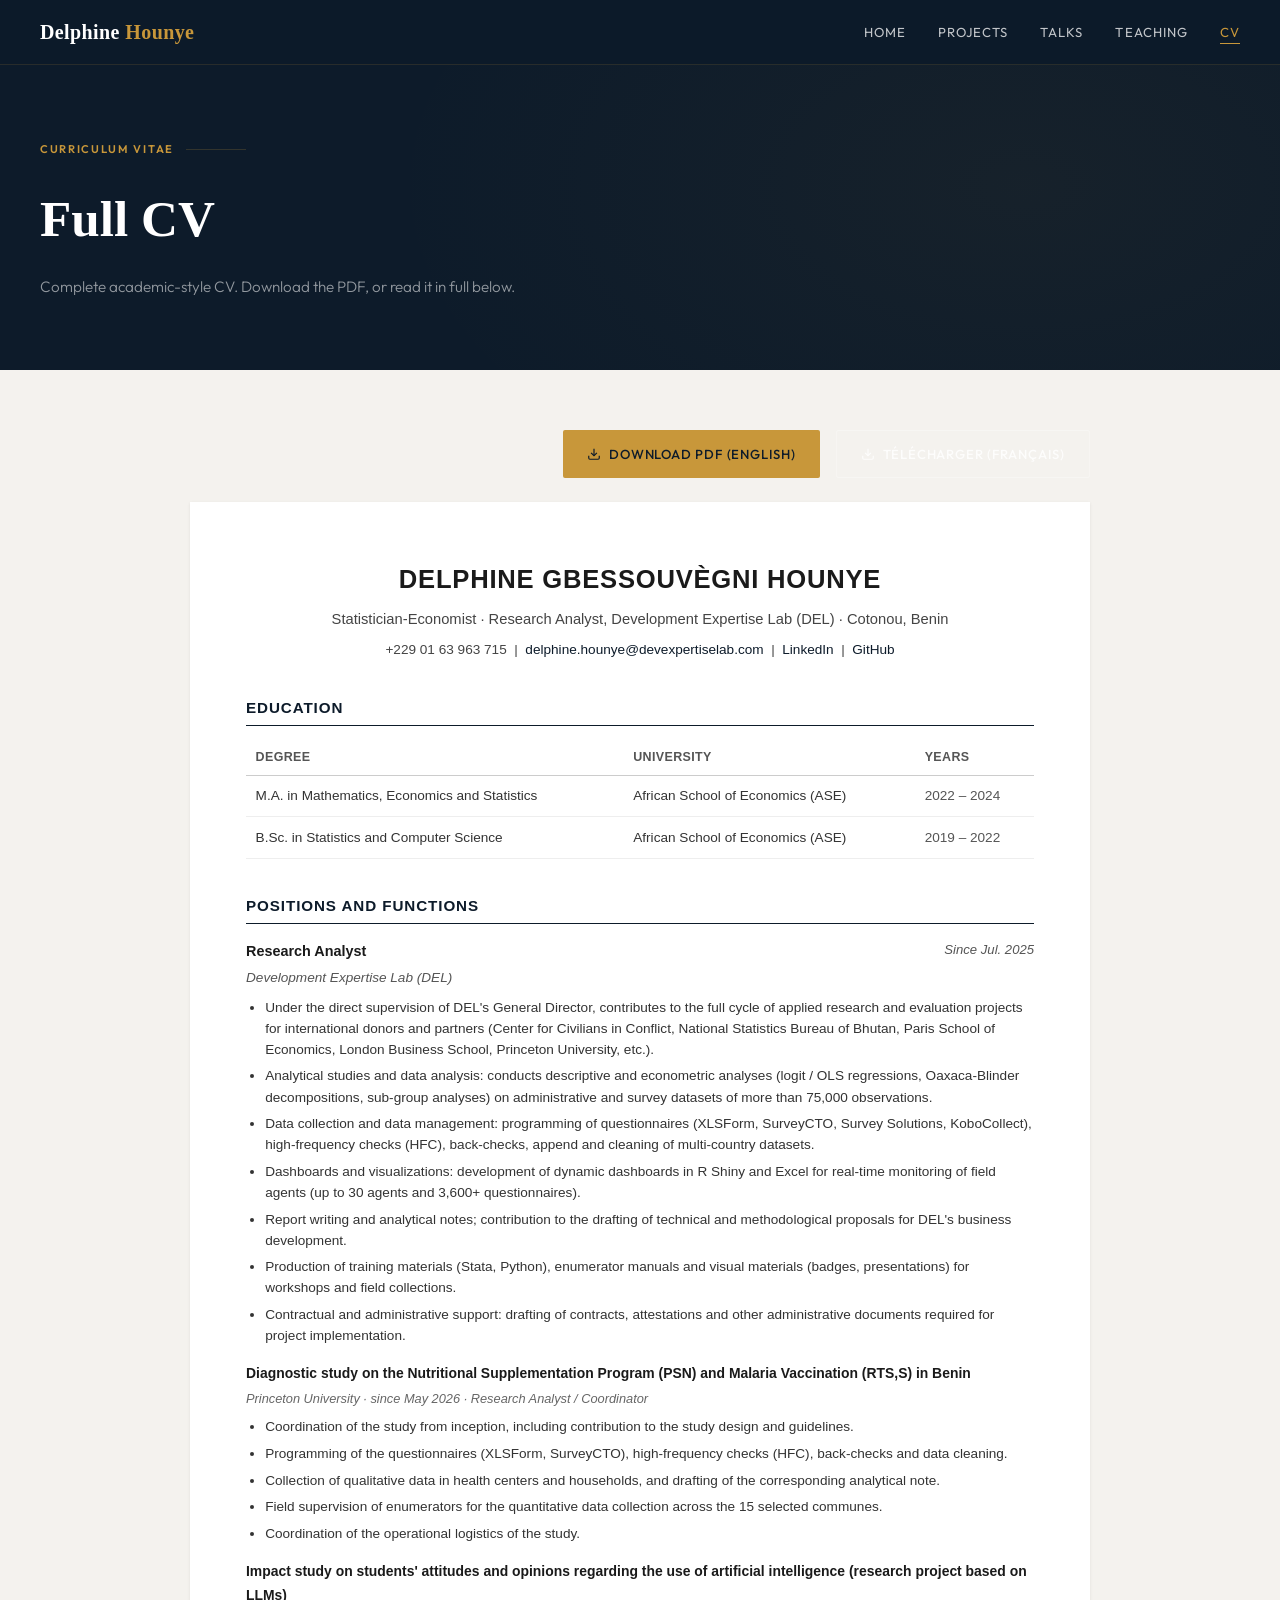
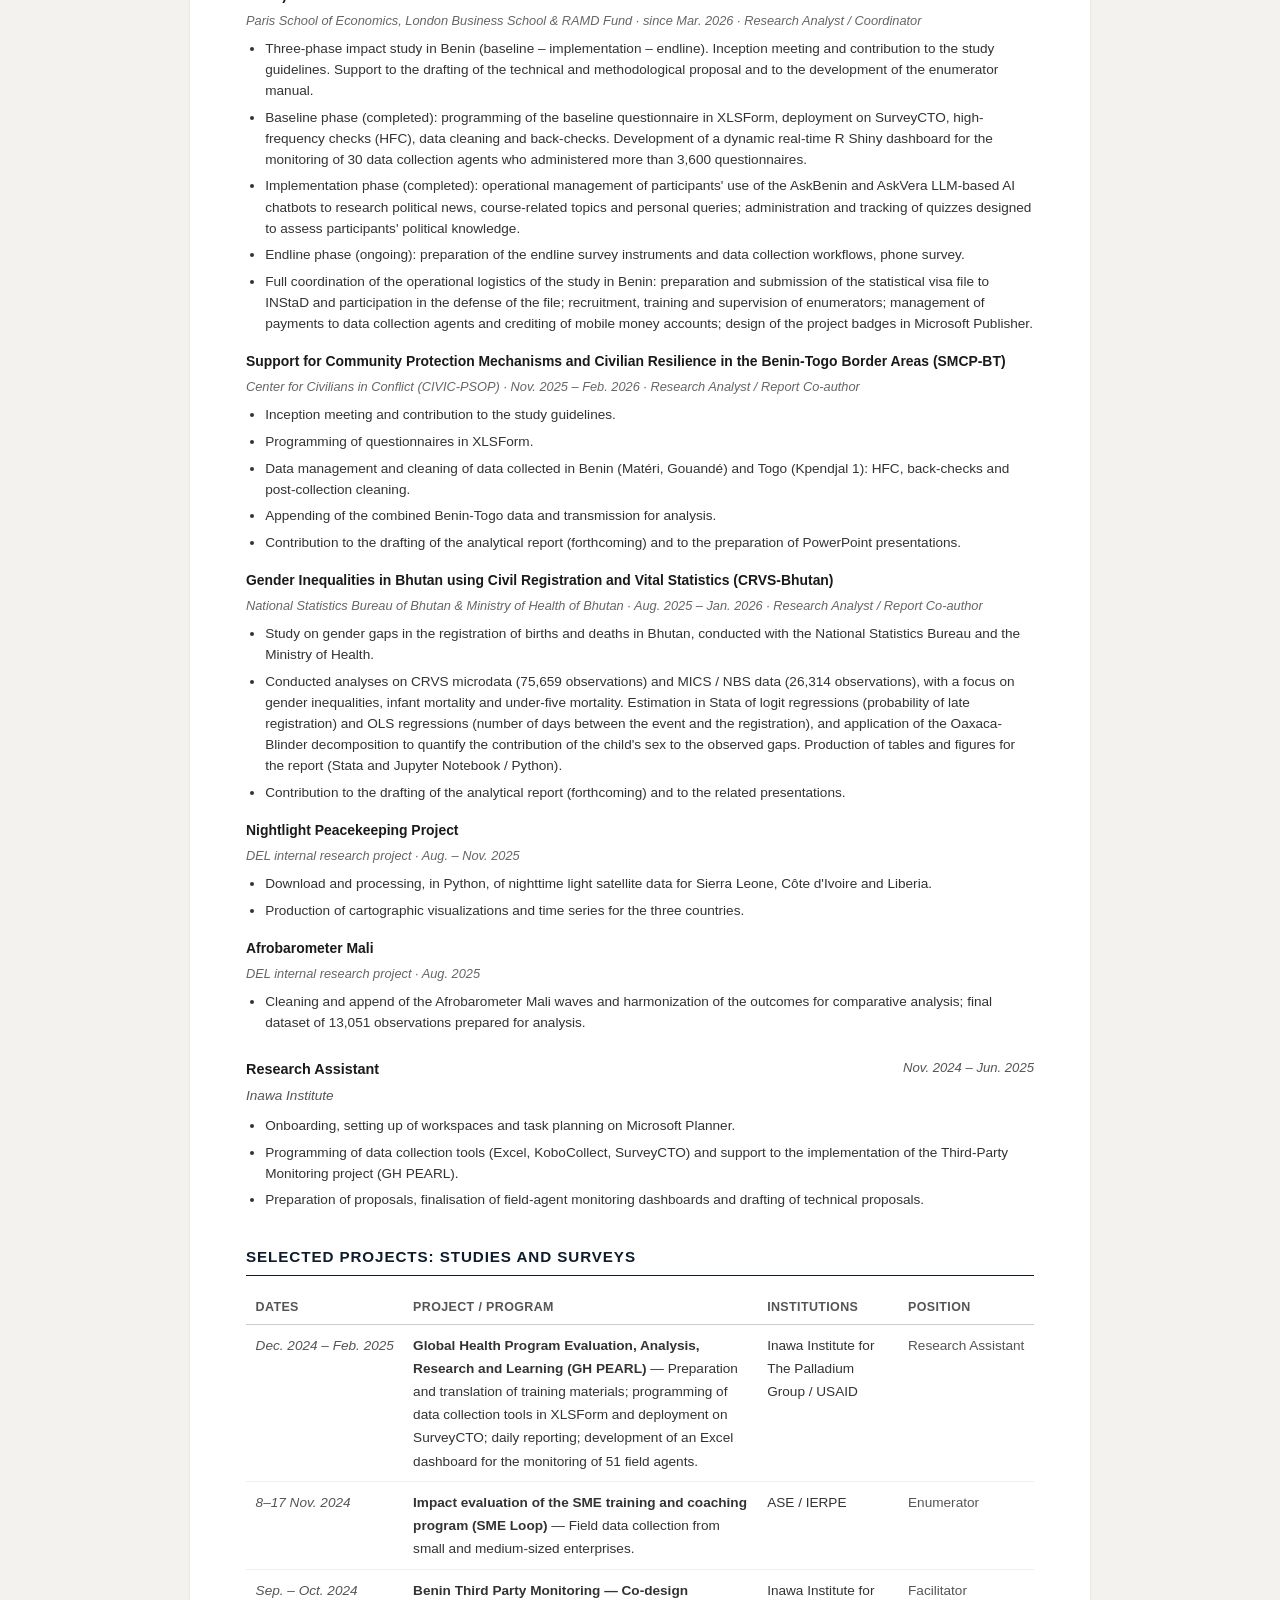
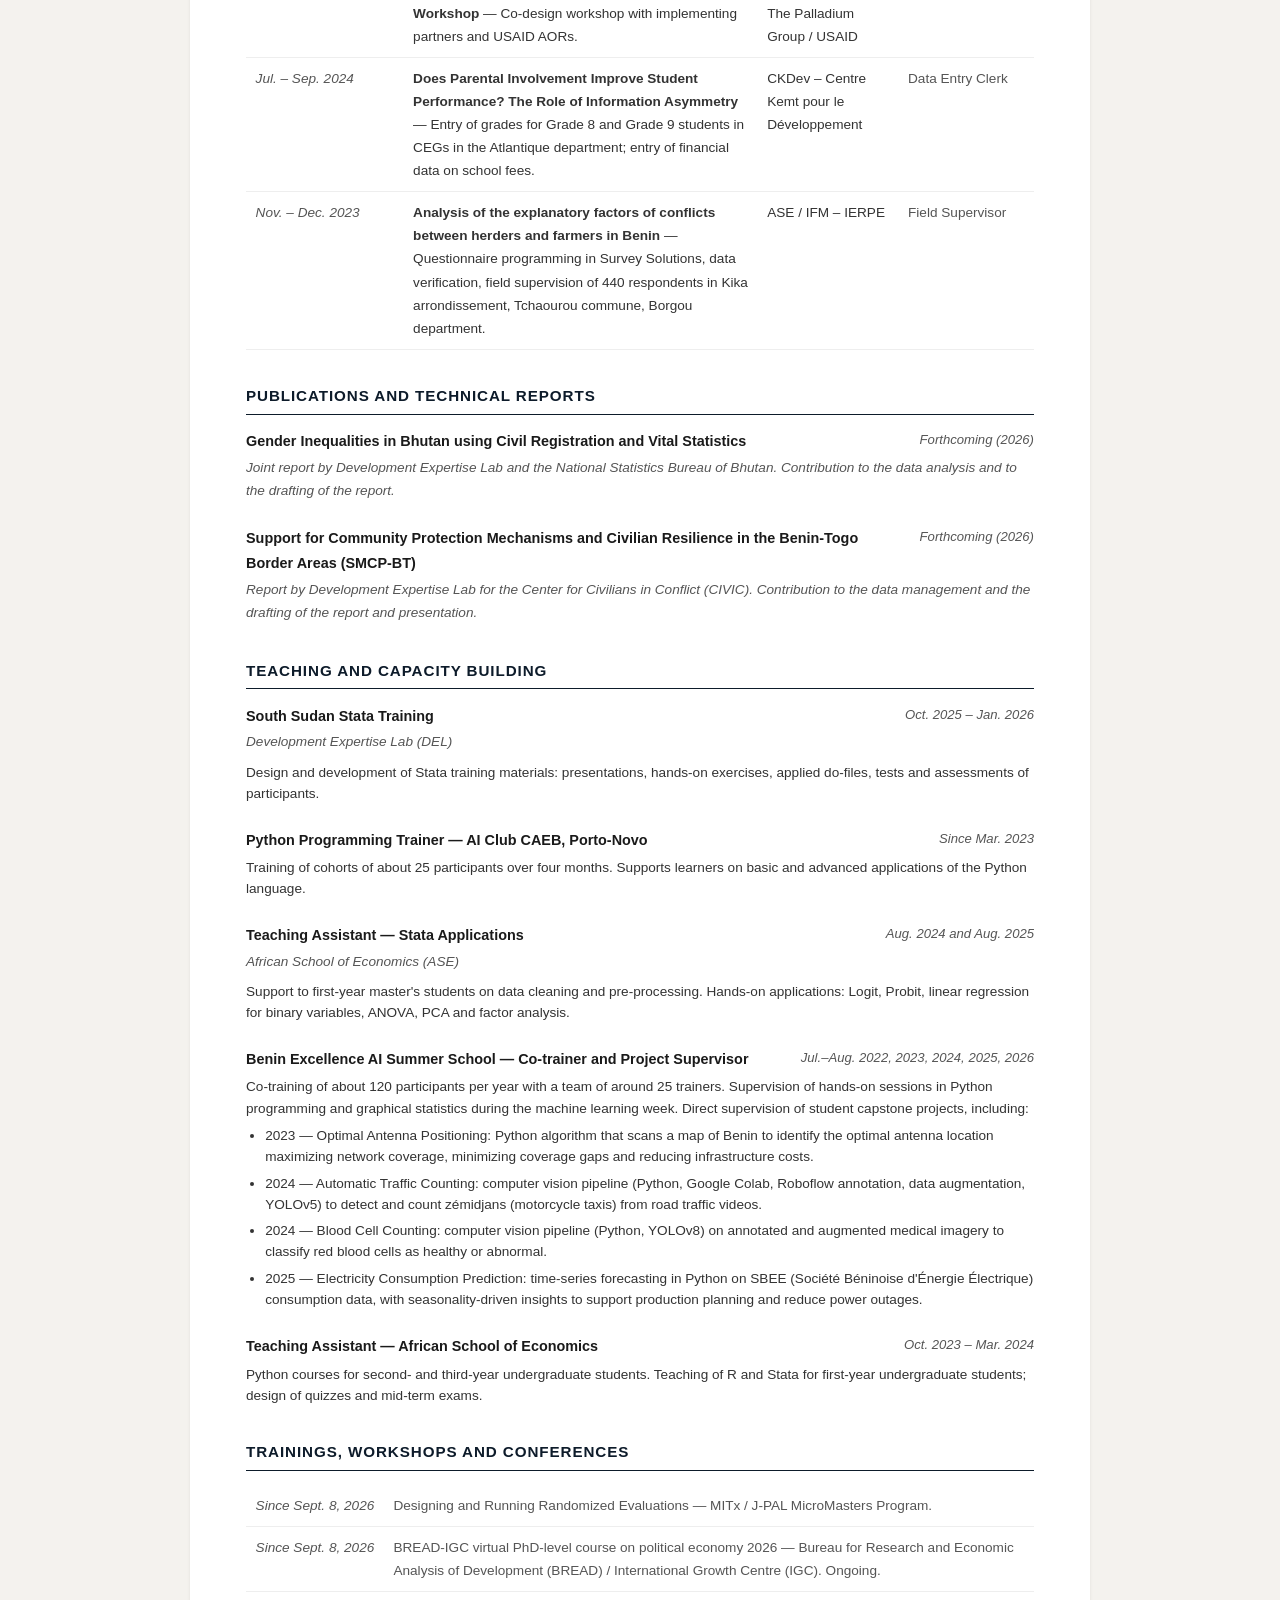
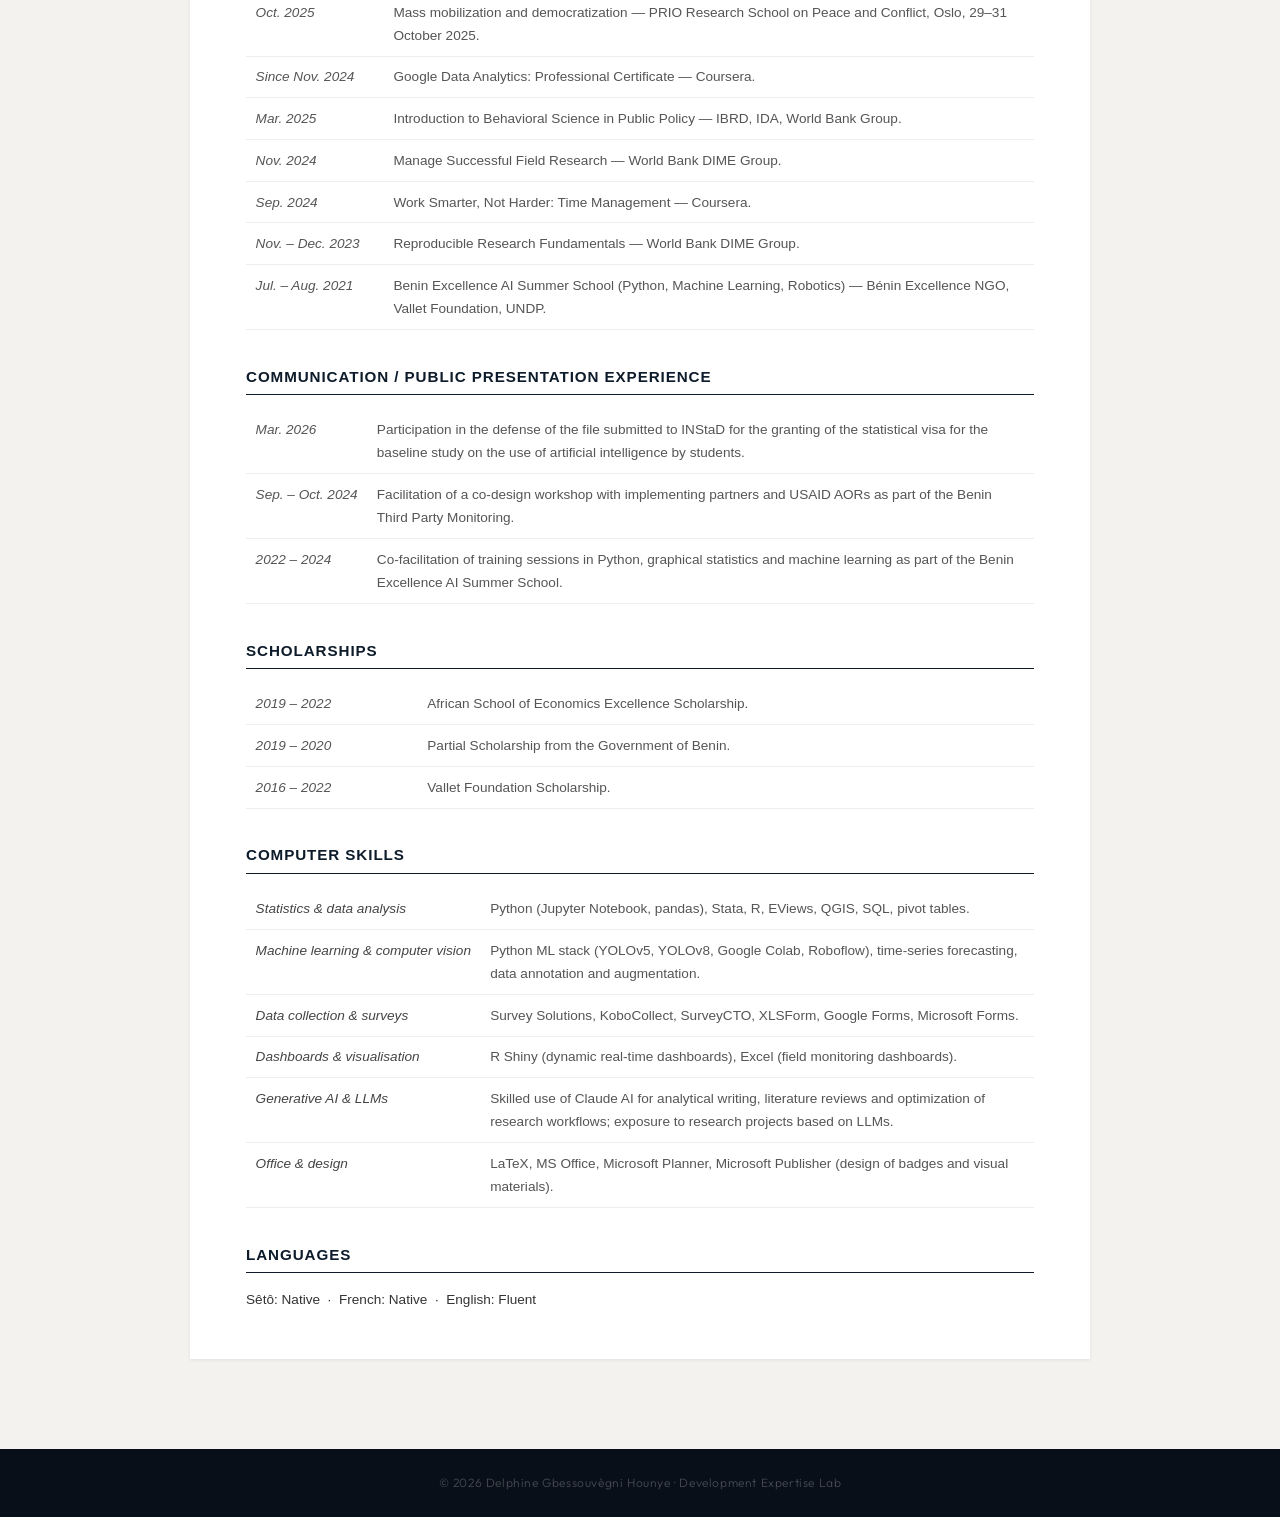
==== cv.html @ a882e523 "Add files via upload" ====
<!DOCTYPE html>
<html lang="en">
<head>
  <meta charset="UTF-8"/>
  <meta name="viewport" content="width=device-width, initial-scale=1.0"/>
  <title>CV — Delphine Hounye</title>
  <link rel="stylesheet" href="style.css"/>
  <style>
    .cv-page { background: #f4f2ee; padding: 60px 1.5rem 90px; }
    .cv-doc {
      max-width: 900px; margin: 0 auto; background: #ffffff;
      padding: 3.5rem 3.5rem 3rem; box-shadow: 0 1px 3px rgba(0,0,0,0.08);
      font-family: -apple-system, BlinkMacSystemFont, "Segoe UI", Helvetica, Arial, sans-serif;
      color: #222;
    }
    .cv-head { text-align: center; margin-bottom: 2rem; }
    .cv-head h1 { font-size: 1.6rem; letter-spacing: 0.03em; margin: 0 0 0.35rem; color: #1a1a1a; }
    .cv-head .cv-affil { font-size: 0.92rem; color: #444; margin-bottom: 0.35rem; }
    .cv-head .cv-contact { font-size: 0.85rem; color: #444; }
    .cv-head .cv-contact a { color: var(--navy); text-decoration: none; }
    .cv-head .cv-contact a:hover { text-decoration: underline; }
    .cv-sec { margin-top: 2.1rem; }
    .cv-sec h2 {
      font-size: 0.95rem; font-weight: 700; letter-spacing: 0.06em; text-transform: uppercase;
      color: var(--navy); border-bottom: 1.5px solid var(--navy); padding-bottom: 0.3rem; margin-bottom: 0.9rem;
    }
    .cv-row { display: flex; justify-content: space-between; gap: 1.5rem; margin-bottom: 0.15rem; }
    .cv-row .cv-role { font-weight: 700; font-size: 0.9rem; color: #1a1a1a; }
    .cv-row .cv-date { font-style: italic; font-size: 0.82rem; color: #555; white-space: nowrap; text-align: right; }
    .cv-sub { font-style: italic; font-size: 0.85rem; color: #555; margin-bottom: 0.5rem; }
    .cv-entry { margin-bottom: 1.5rem; }
    .cv-entry:last-child { margin-bottom: 0; }
    .cv-bullets { margin: 0.4rem 0 0; padding-left: 1.2rem; }
    .cv-bullets li { font-size: 0.85rem; line-height: 1.55; color: #333; margin-bottom: 0.35rem; }
    .cv-bullets ul { list-style: circle; margin: 0.3rem 0 0.3rem 0; padding-left: 1.1rem; }
    .cv-proj-title { font-weight: 700; font-size: 0.87rem; color: #1a1a1a; margin: 1rem 0 0.15rem; }
    .cv-proj-meta { font-style: italic; font-size: 0.8rem; color: #666; margin-bottom: 0.3rem; }
    .cv-table { width: 100%; border-collapse: collapse; font-size: 0.85rem; }
    .cv-table th { text-align: left; border-bottom: 1px solid #ccc; padding: 0.4rem 0.6rem; font-size: 0.78rem; text-transform: uppercase; letter-spacing: 0.03em; color: #555; }
    .cv-table td { border-bottom: 1px solid #eee; padding: 0.55rem 0.6rem; vertical-align: top; color: #333; }
    .cv-table td:first-child { white-space: nowrap; font-style: italic; color: #555; }
    .cv-table td:last-child { white-space: nowrap; color: #555; }
    .cv-skills-table td:first-child { font-style: italic; color: #444; width: 220px; }
    .cv-download-bar { max-width: 900px; margin: 0 auto 1.5rem; display:flex; gap:1rem; flex-wrap:wrap; justify-content:flex-end; }
    @media (max-width: 700px) {
      .cv-doc { padding: 2rem 1.25rem; }
      .cv-row { flex-direction: column; gap: 0.1rem; }
      .cv-row .cv-date { text-align: left; }
      .cv-table td:first-child, .cv-table td:last-child { white-space: normal; }
    }
  </style>
</head>
<body>

<nav>
  <div class="nav-inner">
    <a href="index.html" class="nav-brand">Delphine <span>Hounye</span></a>
    <ul class="nav-links">
      <li><a href="index.html">Home</a></li>
      <li><a href="research.html">Projects</a></li>
      <li><a href="talks.html">Talks</a></li>
      <li><a href="teaching.html">Teaching</a></li>
      <li><a href="cv.html" class="active">CV</a></li>
    </ul>
    <div class="hamburger"><span></span><span></span><span></span></div>
  </div>
</nav>

<div class="page-hero">
  <div class="page-hero-inner">
    <div class="section-label">Curriculum Vitae</div>
    <h1>Full CV</h1>
    <p>Complete academic-style CV. Download the PDF, or read it in full below.</p>
  </div>
</div>

<section class="cv-page">

  <div class="cv-download-bar">
    <a href="Delphine_Hounye_CV_EN.pdf" target="_blank" class="btn btn-primary">
      <svg width="14" height="14" viewBox="0 0 24 24" fill="none" stroke="currentColor" stroke-width="2"><path d="M21 15v4a2 2 0 0 1-2 2H5a2 2 0 0 1-2-2v-4"/><polyline points="7 10 12 15 17 10"/><line x1="12" y1="15" x2="12" y2="3"/></svg>
      Download PDF (English)
    </a>
    <a href="Delphine_Hounye_CV_FR.pdf" target="_blank" class="btn btn-outline">
      <svg width="14" height="14" viewBox="0 0 24 24" fill="none" stroke="currentColor" stroke-width="2"><path d="M21 15v4a2 2 0 0 1-2 2H5a2 2 0 0 1-2-2v-4"/><polyline points="7 10 12 15 17 10"/><line x1="12" y1="15" x2="12" y2="3"/></svg>
      Télécharger (Français)
    </a>
  </div>

  <div class="cv-doc">

    <div class="cv-head">
      <h1>DELPHINE GBESSOUVÈGNI HOUNYE</h1>
      <div class="cv-affil">Statistician-Economist · Research Analyst, Development Expertise Lab (DEL) · Cotonou, Benin</div>
      <div class="cv-contact">
        +229 01 63 963 715 &nbsp;|&nbsp;
        <a href="mailto:delphine.hounye@devexpertiselab.com">delphine.hounye@devexpertiselab.com</a> &nbsp;|&nbsp;
        <a href="http://www.linkedin.com/in/delphine-g-hounye" target="_blank">LinkedIn</a> &nbsp;|&nbsp;
        <a href="https://github.com/dhounye" target="_blank">GitHub</a>
      </div>
    </div>

    <!-- EDUCATION -->
    <div class="cv-sec">
      <h2>Education</h2>
      <table class="cv-table">
        <tr><th>Degree</th><th>University</th><th>Years</th></tr>
        <tr><td style="white-space:normal; font-style:normal; color:#333;">M.A. in Mathematics, Economics and Statistics</td><td style="white-space:normal;">African School of Economics (ASE)</td><td>2022 – 2024</td></tr>
        <tr><td style="white-space:normal; font-style:normal; color:#333;">B.Sc. in Statistics and Computer Science</td><td style="white-space:normal;">African School of Economics (ASE)</td><td>2019 – 2022</td></tr>
      </table>
    </div>

    <!-- POSITIONS -->
    <div class="cv-sec">
      <h2>Positions and Functions</h2>

      <div class="cv-entry">
        <div class="cv-row"><span class="cv-role">Research Analyst</span><span class="cv-date">Since Jul. 2025</span></div>
        <div class="cv-sub">Development Expertise Lab (DEL)</div>
        <ul class="cv-bullets">
          <li>Under the direct supervision of DEL's General Director, contributes to the full cycle of applied research and evaluation projects for international donors and partners (Center for Civilians in Conflict, National Statistics Bureau of Bhutan, Paris School of Economics, London Business School, Princeton University, etc.).</li>
          <li>Analytical studies and data analysis: conducts descriptive and econometric analyses (logit / OLS regressions, Oaxaca-Blinder decompositions, sub-group analyses) on administrative and survey datasets of more than 75,000 observations.</li>
          <li>Data collection and data management: programming of questionnaires (XLSForm, SurveyCTO, Survey Solutions, KoboCollect), high-frequency checks (HFC), back-checks, append and cleaning of multi-country datasets.</li>
          <li>Dashboards and visualizations: development of dynamic dashboards in R Shiny and Excel for real-time monitoring of field agents (up to 30 agents and 3,600+ questionnaires).</li>
          <li>Report writing and analytical notes; contribution to the drafting of technical and methodological proposals for DEL's business development.</li>
          <li>Production of training materials (Stata, Python), enumerator manuals and visual materials (badges, presentations) for workshops and field collections.</li>
          <li>Contractual and administrative support: drafting of contracts, attestations and other administrative documents required for project implementation.</li>
        </ul>

        <div class="cv-proj-title">Diagnostic study on the Nutritional Supplementation Program (PSN) and Malaria Vaccination (RTS,S) in Benin</div>
        <div class="cv-proj-meta">Princeton University · since May 2026 · Research Analyst / Coordinator</div>
        <ul class="cv-bullets">
          <li>Coordination of the study from inception, including contribution to the study design and guidelines.</li>
          <li>Programming of the questionnaires (XLSForm, SurveyCTO), high-frequency checks (HFC), back-checks and data cleaning.</li>
          <li>Collection of qualitative data in health centers and households, and drafting of the corresponding analytical note.</li>
          <li>Field supervision of enumerators for the quantitative data collection across the 15 selected communes.</li>
          <li>Coordination of the operational logistics of the study.</li>
        </ul>

        <div class="cv-proj-title">Impact study on students' attitudes and opinions regarding the use of artificial intelligence (research project based on LLMs)</div>
        <div class="cv-proj-meta">Paris School of Economics, London Business School &amp; RAMD Fund · since Mar. 2026 · Research Analyst / Coordinator</div>
        <ul class="cv-bullets">
          <li>Three-phase impact study in Benin (baseline – implementation – endline). Inception meeting and contribution to the study guidelines. Support to the drafting of the technical and methodological proposal and to the development of the enumerator manual.</li>
          <li>Baseline phase (completed): programming of the baseline questionnaire in XLSForm, deployment on SurveyCTO, high-frequency checks (HFC), data cleaning and back-checks. Development of a dynamic real-time R Shiny dashboard for the monitoring of 30 data collection agents who administered more than 3,600 questionnaires.</li>
          <li>Implementation phase (completed): operational management of participants' use of the AskBenin and AskVera LLM-based AI chatbots to research political news, course-related topics and personal queries; administration and tracking of quizzes designed to assess participants' political knowledge.</li>
          <li>Endline phase (ongoing): preparation of the endline survey instruments and data collection workflows, phone survey.</li>
          <li>Full coordination of the operational logistics of the study in Benin: preparation and submission of the statistical visa file to INStaD and participation in the defense of the file; recruitment, training and supervision of enumerators; management of payments to data collection agents and crediting of mobile money accounts; design of the project badges in Microsoft Publisher.</li>
        </ul>

        <div class="cv-proj-title">Support for Community Protection Mechanisms and Civilian Resilience in the Benin-Togo Border Areas (SMCP-BT)</div>
        <div class="cv-proj-meta">Center for Civilians in Conflict (CIVIC-PSOP) · Nov. 2025 – Feb. 2026 · Research Analyst / Report Co-author</div>
        <ul class="cv-bullets">
          <li>Inception meeting and contribution to the study guidelines.</li>
          <li>Programming of questionnaires in XLSForm.</li>
          <li>Data management and cleaning of data collected in Benin (Matéri, Gouandé) and Togo (Kpendjal 1): HFC, back-checks and post-collection cleaning.</li>
          <li>Appending of the combined Benin-Togo data and transmission for analysis.</li>
          <li>Contribution to the drafting of the analytical report (forthcoming) and to the preparation of PowerPoint presentations.</li>
        </ul>

        <div class="cv-proj-title">Gender Inequalities in Bhutan using Civil Registration and Vital Statistics (CRVS-Bhutan)</div>
        <div class="cv-proj-meta">National Statistics Bureau of Bhutan &amp; Ministry of Health of Bhutan · Aug. 2025 – Jan. 2026 · Research Analyst / Report Co-author</div>
        <ul class="cv-bullets">
          <li>Study on gender gaps in the registration of births and deaths in Bhutan, conducted with the National Statistics Bureau and the Ministry of Health.</li>
          <li>Conducted analyses on CRVS microdata (75,659 observations) and MICS / NBS data (26,314 observations), with a focus on gender inequalities, infant mortality and under-five mortality. Estimation in Stata of logit regressions (probability of late registration) and OLS regressions (number of days between the event and the registration), and application of the Oaxaca-Blinder decomposition to quantify the contribution of the child's sex to the observed gaps. Production of tables and figures for the report (Stata and Jupyter Notebook / Python).</li>
          <li>Contribution to the drafting of the analytical report (forthcoming) and to the related presentations.</li>
        </ul>

        <div class="cv-proj-title">Nightlight Peacekeeping Project</div>
        <div class="cv-proj-meta">DEL internal research project · Aug. – Nov. 2025</div>
        <ul class="cv-bullets">
          <li>Download and processing, in Python, of nighttime light satellite data for Sierra Leone, Côte d'Ivoire and Liberia.</li>
          <li>Production of cartographic visualizations and time series for the three countries.</li>
        </ul>

        <div class="cv-proj-title">Afrobarometer Mali</div>
        <div class="cv-proj-meta">DEL internal research project · Aug. 2025</div>
        <ul class="cv-bullets">
          <li>Cleaning and append of the Afrobarometer Mali waves and harmonization of the outcomes for comparative analysis; final dataset of 13,051 observations prepared for analysis.</li>
        </ul>
      </div>

      <div class="cv-entry">
        <div class="cv-row"><span class="cv-role">Research Assistant</span><span class="cv-date">Nov. 2024 – Jun. 2025</span></div>
        <div class="cv-sub">Inawa Institute</div>
        <ul class="cv-bullets">
          <li>Onboarding, setting up of workspaces and task planning on Microsoft Planner.</li>
          <li>Programming of data collection tools (Excel, KoboCollect, SurveyCTO) and support to the implementation of the Third-Party Monitoring project (GH PEARL).</li>
          <li>Preparation of proposals, finalisation of field-agent monitoring dashboards and drafting of technical proposals.</li>
        </ul>
      </div>
    </div>

    <!-- SELECTED PROJECTS TABLE -->
    <div class="cv-sec">
      <h2>Selected Projects: Studies and Surveys</h2>
      <table class="cv-table">
        <tr><th>Dates</th><th>Project / Program</th><th>Institutions</th><th>Position</th></tr>
        <tr>
          <td>Dec. 2024 – Feb. 2025</td>
          <td style="white-space:normal;"><strong>Global Health Program Evaluation, Analysis, Research and Learning (GH PEARL)</strong> — Preparation and translation of training materials; programming of data collection tools in XLSForm and deployment on SurveyCTO; daily reporting; development of an Excel dashboard for the monitoring of 51 field agents.</td>
          <td style="white-space:normal;">Inawa Institute for The Palladium Group / USAID</td>
          <td>Research Assistant</td>
        </tr>
        <tr>
          <td>8–17 Nov. 2024</td>
          <td style="white-space:normal;"><strong>Impact evaluation of the SME training and coaching program (SME Loop)</strong> — Field data collection from small and medium-sized enterprises.</td>
          <td style="white-space:normal;">ASE / IERPE</td>
          <td>Enumerator</td>
        </tr>
        <tr>
          <td>Sep. – Oct. 2024</td>
          <td style="white-space:normal;"><strong>Benin Third Party Monitoring — Co-design Workshop</strong> — Co-design workshop with implementing partners and USAID AORs.</td>
          <td style="white-space:normal;">Inawa Institute for The Palladium Group / USAID</td>
          <td>Facilitator</td>
        </tr>
        <tr>
          <td>Jul. – Sep. 2024</td>
          <td style="white-space:normal;"><strong>Does Parental Involvement Improve Student Performance? The Role of Information Asymmetry</strong> — Entry of grades for Grade 8 and Grade 9 students in CEGs in the Atlantique department; entry of financial data on school fees.</td>
          <td style="white-space:normal;">CKDev – Centre Kemt pour le Développement</td>
          <td>Data Entry Clerk</td>
        </tr>
        <tr>
          <td>Nov. – Dec. 2023</td>
          <td style="white-space:normal;"><strong>Analysis of the explanatory factors of conflicts between herders and farmers in Benin</strong> — Questionnaire programming in Survey Solutions, data verification, field supervision of 440 respondents in Kika arrondissement, Tchaourou commune, Borgou department.</td>
          <td style="white-space:normal;">ASE / IFM – IERPE</td>
          <td>Field Supervisor</td>
        </tr>
      </table>
    </div>

    <!-- PUBLICATIONS -->
    <div class="cv-sec">
      <h2>Publications and Technical Reports</h2>
      <div class="cv-entry">
        <div class="cv-row"><span class="cv-role">Gender Inequalities in Bhutan using Civil Registration and Vital Statistics</span><span class="cv-date">Forthcoming (2026)</span></div>
        <div class="cv-sub">Joint report by Development Expertise Lab and the National Statistics Bureau of Bhutan. Contribution to the data analysis and to the drafting of the report.</div>
      </div>
      <div class="cv-entry">
        <div class="cv-row"><span class="cv-role">Support for Community Protection Mechanisms and Civilian Resilience in the Benin-Togo Border Areas (SMCP-BT)</span><span class="cv-date">Forthcoming (2026)</span></div>
        <div class="cv-sub">Report by Development Expertise Lab for the Center for Civilians in Conflict (CIVIC). Contribution to the data management and the drafting of the report and presentation.</div>
      </div>
    </div>

    <!-- TEACHING -->
    <div class="cv-sec">
      <h2>Teaching and Capacity Building</h2>
      <div class="cv-entry">
        <div class="cv-row"><span class="cv-role">South Sudan Stata Training</span><span class="cv-date">Oct. 2025 – Jan. 2026</span></div>
        <div class="cv-sub">Development Expertise Lab (DEL)</div>
        <p style="font-size:0.85rem; color:#333; line-height:1.55; margin:0.3rem 0 0;">Design and development of Stata training materials: presentations, hands-on exercises, applied do-files, tests and assessments of participants.</p>
      </div>
      <div class="cv-entry">
        <div class="cv-row"><span class="cv-role">Python Programming Trainer — AI Club CAEB, Porto-Novo</span><span class="cv-date">Since Mar. 2023</span></div>
        <p style="font-size:0.85rem; color:#333; line-height:1.55; margin:0.3rem 0 0;">Training of cohorts of about 25 participants over four months. Supports learners on basic and advanced applications of the Python language.</p>
      </div>
      <div class="cv-entry">
        <div class="cv-row"><span class="cv-role">Teaching Assistant — Stata Applications</span><span class="cv-date">Aug. 2024 and Aug. 2025</span></div>
        <div class="cv-sub">African School of Economics (ASE)</div>
        <p style="font-size:0.85rem; color:#333; line-height:1.55; margin:0.3rem 0 0;">Support to first-year master's students on data cleaning and pre-processing. Hands-on applications: Logit, Probit, linear regression for binary variables, ANOVA, PCA and factor analysis.</p>
      </div>
      <div class="cv-entry">
        <div class="cv-row"><span class="cv-role">Benin Excellence AI Summer School — Co-trainer and Project Supervisor</span><span class="cv-date">Jul.–Aug. 2022, 2023, 2024, 2025, 2026</span></div>
        <p style="font-size:0.85rem; color:#333; line-height:1.55; margin:0.3rem 0 0;">Co-training of about 120 participants per year with a team of around 25 trainers. Supervision of hands-on sessions in Python programming and graphical statistics during the machine learning week. Direct supervision of student capstone projects, including:</p>
        <ul class="cv-bullets">
          <li>2023 — Optimal Antenna Positioning: Python algorithm that scans a map of Benin to identify the optimal antenna location maximizing network coverage, minimizing coverage gaps and reducing infrastructure costs.</li>
          <li>2024 — Automatic Traffic Counting: computer vision pipeline (Python, Google Colab, Roboflow annotation, data augmentation, YOLOv5) to detect and count zémidjans (motorcycle taxis) from road traffic videos.</li>
          <li>2024 — Blood Cell Counting: computer vision pipeline (Python, YOLOv8) on annotated and augmented medical imagery to classify red blood cells as healthy or abnormal.</li>
          <li>2025 — Electricity Consumption Prediction: time-series forecasting in Python on SBEE (Société Béninoise d'Énergie Électrique) consumption data, with seasonality-driven insights to support production planning and reduce power outages.</li>
        </ul>
      </div>
      <div class="cv-entry">
        <div class="cv-row"><span class="cv-role">Teaching Assistant — African School of Economics</span><span class="cv-date">Oct. 2023 – Mar. 2024</span></div>
        <p style="font-size:0.85rem; color:#333; line-height:1.55; margin:0.3rem 0 0;">Python courses for second- and third-year undergraduate students. Teaching of R and Stata for first-year undergraduate students; design of quizzes and mid-term exams.</p>
      </div>
    </div>

    <!-- TRAININGS -->
    <div class="cv-sec">
      <h2>Trainings, Workshops and Conferences</h2>
      <table class="cv-table">
        <tr><td>Since Sept. 8, 2026</td><td style="white-space:normal;">Designing and Running Randomized Evaluations — MITx / J-PAL MicroMasters Program.</td></tr>
        <tr><td>Since Sept. 8, 2026</td><td style="white-space:normal;">BREAD-IGC virtual PhD-level course on political economy 2026 — Bureau for Research and Economic Analysis of Development (BREAD) / International Growth Centre (IGC). Ongoing.</td></tr>
        <tr><td>Oct. 2025</td><td style="white-space:normal;">Mass mobilization and democratization — PRIO Research School on Peace and Conflict, Oslo, 29–31 October 2025.</td></tr>
        <tr><td>Since Nov. 2024</td><td style="white-space:normal;">Google Data Analytics: Professional Certificate — Coursera.</td></tr>
        <tr><td>Mar. 2025</td><td style="white-space:normal;">Introduction to Behavioral Science in Public Policy — IBRD, IDA, World Bank Group.</td></tr>
        <tr><td>Nov. 2024</td><td style="white-space:normal;">Manage Successful Field Research — World Bank DIME Group.</td></tr>
        <tr><td>Sep. 2024</td><td style="white-space:normal;">Work Smarter, Not Harder: Time Management — Coursera.</td></tr>
        <tr><td>Nov. – Dec. 2023</td><td style="white-space:normal;">Reproducible Research Fundamentals — World Bank DIME Group.</td></tr>
        <tr><td>Jul. – Aug. 2021</td><td style="white-space:normal;">Benin Excellence AI Summer School (Python, Machine Learning, Robotics) — Bénin Excellence NGO, Vallet Foundation, UNDP.</td></tr>
      </table>
    </div>

    <!-- COMMUNICATION -->
    <div class="cv-sec">
      <h2>Communication / Public Presentation Experience</h2>
      <table class="cv-table">
        <tr><td>Mar. 2026</td><td style="white-space:normal;">Participation in the defense of the file submitted to INStaD for the granting of the statistical visa for the baseline study on the use of artificial intelligence by students.</td></tr>
        <tr><td>Sep. – Oct. 2024</td><td style="white-space:normal;">Facilitation of a co-design workshop with implementing partners and USAID AORs as part of the Benin Third Party Monitoring.</td></tr>
        <tr><td>2022 – 2024</td><td style="white-space:normal;">Co-facilitation of training sessions in Python, graphical statistics and machine learning as part of the Benin Excellence AI Summer School.</td></tr>
      </table>
    </div>

    <!-- SCHOLARSHIPS -->
    <div class="cv-sec">
      <h2>Scholarships</h2>
      <table class="cv-table">
        <tr><td>2019 – 2022</td><td style="white-space:normal;">African School of Economics Excellence Scholarship.</td></tr>
        <tr><td>2019 – 2020</td><td style="white-space:normal;">Partial Scholarship from the Government of Benin.</td></tr>
        <tr><td>2016 – 2022</td><td style="white-space:normal;">Vallet Foundation Scholarship.</td></tr>
      </table>
    </div>

    <!-- SKILLS -->
    <div class="cv-sec">
      <h2>Computer Skills</h2>
      <table class="cv-table cv-skills-table">
        <tr><td>Statistics &amp; data analysis</td><td style="white-space:normal;">Python (Jupyter Notebook, pandas), Stata, R, EViews, QGIS, SQL, pivot tables.</td></tr>
        <tr><td>Machine learning &amp; computer vision</td><td style="white-space:normal;">Python ML stack (YOLOv5, YOLOv8, Google Colab, Roboflow), time-series forecasting, data annotation and augmentation.</td></tr>
        <tr><td>Data collection &amp; surveys</td><td style="white-space:normal;">Survey Solutions, KoboCollect, SurveyCTO, XLSForm, Google Forms, Microsoft Forms.</td></tr>
        <tr><td>Dashboards &amp; visualisation</td><td style="white-space:normal;">R Shiny (dynamic real-time dashboards), Excel (field monitoring dashboards).</td></tr>
        <tr><td>Generative AI &amp; LLMs</td><td style="white-space:normal;">Skilled use of Claude AI for analytical writing, literature reviews and optimization of research workflows; exposure to research projects based on LLMs.</td></tr>
        <tr><td>Office &amp; design</td><td style="white-space:normal;">LaTeX, MS Office, Microsoft Planner, Microsoft Publisher (design of badges and visual materials).</td></tr>
      </table>
    </div>

    <!-- LANGUAGES -->
    <div class="cv-sec">
      <h2>Languages</h2>
      <p style="font-size:0.85rem; color:#333;">Sêtô: Native &nbsp;·&nbsp; French: Native &nbsp;·&nbsp; English: Fluent</p>
    </div>

  </div>
</section>

<footer>© 2026 Delphine Gbessouvègni Hounye · Development Expertise Lab</footer>
<script src="main.js"></script>
</body>
</html>
---- style.css ----
@import url('https://fonts.googleapis.com/css2?family=Cormorant+Garant:ital,wght@0,300;0,400;0,500;0,600;0,700;1,300;1,400;1,600&family=Outfit:wght@300;400;500;600&display=swap');

:root {
  --navy: #0d1b2a;
  --navy-mid: #1a2e44;
  --navy-light: #243b55;
  --gold: #c8973a;
  --gold-light: #e0b86a;
  --ivory: #f8f4ee;
  --ivory-dark: #ede8df;
  --text: #1a1a2e;
  --text-muted: #5a6070;
  --white: #ffffff;
  --border: rgba(200, 151, 58, 0.2);
  --transition: 0.3s cubic-bezier(0.4, 0, 0.2, 1);
}

*, *::before, *::after { box-sizing: border-box; margin: 0; padding: 0; }
html { scroll-behavior: smooth; }
body {
  font-family: 'Outfit', sans-serif;
  font-weight: 300;
  background: var(--ivory);
  color: var(--text);
  line-height: 1.7;
  overflow-x: hidden;
}

/* ── NAVIGATION ── */
nav {
  position: fixed;
  top: 0; left: 0; right: 0;
  z-index: 100;
  background: rgba(13, 27, 42, 0.96);
  backdrop-filter: blur(12px);
  border-bottom: 1px solid rgba(200, 151, 58, 0.15);
  padding: 0 2rem;
}
.nav-inner {
  max-width: 1200px;
  margin: 0 auto;
  display: flex;
  align-items: center;
  justify-content: space-between;
  height: 64px;
}
.nav-brand {
  font-family: 'Cormorant Garant', serif;
  font-size: 1.25rem;
  font-weight: 600;
  color: var(--white);
  text-decoration: none;
  letter-spacing: 0.02em;
}
.nav-brand span { color: var(--gold); }
.nav-links {
  display: flex;
  gap: 2rem;
  list-style: none;
}
.nav-links a {
  color: rgba(255,255,255,0.75);
  text-decoration: none;
  font-size: 0.82rem;
  font-weight: 400;
  letter-spacing: 0.08em;
  text-transform: uppercase;
  transition: color var(--transition);
  position: relative;
  padding-bottom: 2px;
}
.nav-links a::after {
  content: '';
  position: absolute;
  bottom: -2px; left: 0; right: 100%;
  height: 1px;
  background: var(--gold);
  transition: right var(--transition);
}
.nav-links a:hover, .nav-links a.active { color: var(--gold); }
.nav-links a:hover::after, .nav-links a.active::after { right: 0; }
.hamburger {
  display: none;
  flex-direction: column;
  gap: 5px;
  cursor: pointer;
  padding: 4px;
}
.hamburger span { display: block; width: 24px; height: 2px; background: var(--white); transition: var(--transition); }

/* ── HERO ── */
.hero {
  min-height: 100vh;
  background: var(--navy);
  display: flex;
  align-items: center;
  position: relative;
  overflow: hidden;
}
.hero::before {
  content: '';
  position: absolute;
  inset: 0;
  background: radial-gradient(ellipse 60% 80% at 70% 50%, rgba(200,151,58,0.06) 0%, transparent 70%),
              radial-gradient(ellipse 40% 60% at 20% 80%, rgba(36,59,85,0.8) 0%, transparent 60%);
}
.hero-grid {
  position: absolute; inset: 0;
  background-image: linear-gradient(rgba(200,151,58,0.04) 1px, transparent 1px),
                    linear-gradient(90deg, rgba(200,151,58,0.04) 1px, transparent 1px);
  background-size: 60px 60px;
}
.hero-inner {
  position: relative;
  max-width: 1200px;
  margin: 0 auto;
  padding: 120px 2rem 80px;
  display: grid;
  grid-template-columns: 1fr 340px;
  gap: 5rem;
  align-items: center;
  width: 100%;
}
.hero-tag {
  display: inline-flex;
  align-items: center;
  gap: 8px;
  background: rgba(200,151,58,0.12);
  border: 1px solid rgba(200,151,58,0.25);
  color: var(--gold-light);
  font-size: 0.72rem;
  font-weight: 500;
  letter-spacing: 0.12em;
  text-transform: uppercase;
  padding: 6px 14px;
  border-radius: 2px;
  margin-bottom: 1.5rem;
}
.hero-tag::before {
  content: '';
  width: 6px; height: 6px;
  background: var(--gold);
  border-radius: 50%;
  animation: pulse 2s ease-in-out infinite;
}
@keyframes pulse {
  0%, 100% { opacity: 1; transform: scale(1); }
  50% { opacity: 0.5; transform: scale(0.8); }
}
.hero h1 {
  font-family: 'Cormorant Garant', serif;
  font-size: clamp(2.8rem, 5vw, 4.5rem);
  font-weight: 600;
  color: var(--white);
  line-height: 1.08;
  letter-spacing: -0.01em;
  margin-bottom: 1rem;
}
.hero h1 em { font-style: italic; color: var(--gold-light); }
.hero-title {
  font-size: 0.9rem;
  font-weight: 400;
  color: rgba(255,255,255,0.6);
  letter-spacing: 0.03em;
  margin-bottom: 1.8rem;
  line-height: 1.5;
}
.hero-title strong { color: rgba(255,255,255,0.85); font-weight: 500; }
.hero-desc {
  font-size: 1rem;
  color: rgba(255,255,255,0.65);
  max-width: 520px;
  margin-bottom: 2.5rem;
  line-height: 1.8;
}
.hero-actions { display: flex; gap: 1rem; flex-wrap: wrap; }

/* ── CIRCLE PHOTO ── */
.hero-photo-wrap { position: relative; display: flex; justify-content: center; align-items: center; }
.hero-photo-circle {
  width: 300px;
  height: 300px;
  border-radius: 50%;
  overflow: hidden;
  border: 4px solid var(--gold);
  box-shadow: 0 0 0 8px rgba(200,151,58,0.12), 0 20px 60px rgba(0,0,0,0.4);
  position: relative;
}
.hero-photo-circle img {
  width: 100%;
  height: 100%;
  object-fit: cover;
  object-position: top center;
  display: block;
}
.hero-photo-deco {
  position: absolute;
  bottom: -20px; right: -20px;
  width: 80px; height: 80px;
  border: 2px solid rgba(200,151,58,0.3);
  border-radius: 50%;
  z-index: 0;
}

/* ── BUTTONS ── */
.btn {
  display: inline-flex;
  align-items: center;
  gap: 8px;
  padding: 12px 24px;
  font-family: 'Outfit', sans-serif;
  font-size: 0.82rem;
  font-weight: 500;
  letter-spacing: 0.06em;
  text-transform: uppercase;
  text-decoration: none;
  border-radius: 2px;
  transition: all var(--transition);
  cursor: pointer;
  border: none;
}
.btn-primary { background: var(--gold); color: var(--navy); }
.btn-primary:hover { background: var(--gold-light); transform: translateY(-2px); box-shadow: 0 8px 24px rgba(200,151,58,0.3); }
.btn-outline { background: transparent; color: rgba(255,255,255,0.8); border: 1px solid rgba(255,255,255,0.25); }
.btn-outline:hover { border-color: var(--gold); color: var(--gold); transform: translateY(-2px); }

.hero-links { display: flex; gap: 1rem; margin-top: 1.5rem; flex-wrap: wrap; }
.hero-link {
  display: flex; align-items: center; gap: 6px;
  color: rgba(255,255,255,0.5);
  text-decoration: none;
  font-size: 0.78rem;
  letter-spacing: 0.04em;
  transition: color var(--transition);
}
.hero-link:hover { color: var(--gold-light); }
.hero-link svg { width: 14px; height: 14px; }

/* ── SECTION BASE ── */
section { padding: 90px 2rem; }
.section-inner { max-width: 1200px; margin: 0 auto; }
.section-label {
  display: flex; align-items: center; gap: 12px;
  font-size: 0.7rem; font-weight: 600; letter-spacing: 0.15em;
  text-transform: uppercase; color: var(--gold); margin-bottom: 1rem;
}
.section-label::after { content: ''; flex: 1; height: 1px; background: var(--border); max-width: 60px; }
.section-title {
  font-family: 'Cormorant Garant', serif;
  font-size: clamp(2rem, 3.5vw, 3rem);
  font-weight: 600; color: var(--text); line-height: 1.15; margin-bottom: 0.5rem;
}
.section-title em { font-style: italic; color: var(--gold); }
.section-sub { font-size: 0.95rem; color: var(--text-muted); max-width: 580px; margin-bottom: 3.5rem; }

/* ── RESEARCH FOCUS CARDS ── */
.focus-grid {
  display: grid; grid-template-columns: repeat(auto-fit, minmax(260px, 1fr));
  gap: 1.5px; background: var(--border); border: 1px solid var(--border);
}
.focus-card { background: var(--ivory); padding: 2.2rem; transition: background var(--transition); position: relative; }
.focus-card:hover { background: var(--white); }
.focus-num { font-family: 'Cormorant Garant', serif; font-size: 3rem; font-weight: 300; color: var(--border); line-height: 1; margin-bottom: 1rem; }
.focus-card h3 { font-family: 'Cormorant Garant', serif; font-size: 1.3rem; font-weight: 600; color: var(--text); margin-bottom: 0.75rem; line-height: 1.3; }
.focus-card p { font-size: 0.875rem; color: var(--text-muted); line-height: 1.7; }
.focus-card .focus-icon { position: absolute; top: 2rem; right: 2rem; width: 36px; height: 36px; border: 1px solid var(--border); border-radius: 50%; display: flex; align-items: center; justify-content: center; color: var(--gold); }

/* ── PAPERS SECTION ── */
.papers-section { background: var(--navy-mid); }
.papers-section .section-title { color: var(--white); }
.papers-section .section-sub { color: rgba(255,255,255,0.65); }

.paper-list { display: flex; flex-direction: column; gap: 0; border: 1px solid rgba(200,151,58,0.2); }
.paper-item {
  padding: 2rem 2.5rem;
  border-bottom: 1px solid rgba(200,151,58,0.1);
  display: grid;
  grid-template-columns: 110px 1fr auto;
  gap: 2rem;
  align-items: start;
  transition: background var(--transition);
}
.paper-item:last-child { border-bottom: none; }
.paper-item:hover { background: rgba(200,151,58,0.06); }

.paper-year {
  font-family: 'Cormorant Garant', serif;
  font-size: 0.85rem; font-weight: 500;
  color: var(--gold-light);
  letter-spacing: 0.05em; padding-top: 3px; white-space: nowrap;
}

/* FIXED: readable text on dark background */
.paper-content h3 {
  font-family: 'Cormorant Garant', serif;
  font-size: 1.2rem; font-weight: 600;
  color: #ffffff;
  line-height: 1.3; margin-bottom: 0.5rem;
}
.paper-content h3 a {
  color: #ffffff;
  text-decoration: none;
  border-bottom: 1px solid rgba(200,151,58,0.4);
  transition: border-color var(--transition), color var(--transition);
}
.paper-content h3 a:hover { color: var(--gold-light); border-color: var(--gold); }

.paper-content p {
  font-size: 0.875rem;
  color: rgba(255,255,255,0.75);
  line-height: 1.7;
}
.paper-content p em { color: rgba(255,255,255,0.55); font-style: italic; }

.paper-link {
  display: inline-flex; align-items: center; gap: 5px;
  margin-top: 0.6rem;
  font-size: 0.75rem; font-weight: 500;
  letter-spacing: 0.05em; text-transform: uppercase;
  color: var(--gold); text-decoration: none;
  border: 1px solid rgba(200,151,58,0.3);
  padding: 3px 10px; border-radius: 2px;
  transition: all var(--transition);
}
.paper-link:hover { background: var(--gold); color: var(--navy); }

.paper-tag {
  display: inline-block; padding: 3px 10px;
  font-size: 0.68rem; font-weight: 500;
  letter-spacing: 0.08em; text-transform: uppercase;
  border: 1px solid rgba(200,151,58,0.3); color: var(--gold);
  border-radius: 2px; white-space: nowrap; margin-top: 3px;
}

/* data badge */
.data-badge {
  display: inline-flex; align-items: center; gap: 4px;
  background: rgba(255,255,255,0.07);
  border: 1px solid rgba(255,255,255,0.12);
  color: rgba(255,255,255,0.7);
  font-size: 0.7rem; padding: 2px 8px; border-radius: 2px;
  margin: 2px 2px 0 0; cursor: default;
  transition: background var(--transition);
}
.data-badge:hover { background: rgba(200,151,58,0.15); color: var(--gold-light); }
.data-badges { display: flex; flex-wrap: wrap; gap: 4px; margin-top: 0.5rem; }

/* ── TIMELINE ── */
.timeline { position: relative; padding-left: 2rem; }
.timeline::before { content: ''; position: absolute; left: 0; top: 8px; bottom: 0; width: 1px; background: linear-gradient(to bottom, var(--gold), transparent); }
.timeline-item { position: relative; margin-bottom: 3rem; }
.timeline-item::before { content: ''; position: absolute; left: -2rem; top: 8px; width: 9px; height: 9px; border-radius: 50%; background: var(--gold); border: 2px solid var(--ivory); transform: translateX(-4px); }
.timeline-period { font-size: 0.75rem; font-weight: 500; letter-spacing: 0.08em; text-transform: uppercase; color: var(--gold); margin-bottom: 0.4rem; }
.timeline-item h3 { font-family: 'Cormorant Garant', serif; font-size: 1.35rem; font-weight: 600; color: var(--text); margin-bottom: 0.2rem; }
.timeline-item h4 { font-size: 0.85rem; font-weight: 400; color: var(--text-muted); margin-bottom: 1rem; }
.timeline-item ul { list-style: none; display: flex; flex-direction: column; gap: 0.5rem; }
.timeline-item ul li { font-size: 0.875rem; color: var(--text-muted); padding-left: 1.2rem; position: relative; line-height: 1.6; }
.timeline-item ul li::before { content: '—'; position: absolute; left: 0; color: var(--gold); font-size: 0.7rem; top: 4px; }

/* ── EDUCATION ── */
.edu-section { background: var(--navy-mid); }
.edu-section .section-title { color: var(--white); }
.edu-section .section-sub { color: rgba(255,255,255,0.65); }
.edu-section .section-label { color: var(--gold); }
.edu-grid { display: grid; grid-template-columns: repeat(auto-fit, minmax(300px, 1fr)); gap: 1.5px; background: rgba(200,151,58,0.1); }
.edu-card { background: rgba(255,255,255,0.05); padding: 2.5rem; transition: background var(--transition); }
.edu-card:hover { background: rgba(255,255,255,0.08); }
.edu-degree { font-family: 'Cormorant Garant', serif; font-size: 1.3rem; font-weight: 600; color: var(--white); margin-bottom: 0.3rem; line-height: 1.3; }
.edu-school { font-size: 0.85rem; color: var(--gold); margin-bottom: 0.3rem; font-weight: 500; }
.edu-period { font-size: 0.78rem; color: rgba(255,255,255,0.45); letter-spacing: 0.05em; margin-bottom: 1rem; }
.edu-gpa { display: inline-flex; align-items: center; gap: 6px; background: rgba(200,151,58,0.12); border: 1px solid rgba(200,151,58,0.2); color: var(--gold-light); font-size: 0.75rem; font-weight: 500; padding: 4px 10px; border-radius: 2px; margin-bottom: 1rem; }
.edu-thesis { font-size: 0.82rem; color: rgba(255,255,255,0.5); font-style: italic; line-height: 1.6; }

/* ── SKILLS ── */
.skills-grid { display: grid; grid-template-columns: repeat(auto-fit, minmax(220px, 1fr)); gap: 1.5rem; }
.skill-group { padding: 1.8rem; border: 1px solid var(--border); background: var(--white); transition: border-color var(--transition), transform var(--transition); }
.skill-group:hover { border-color: rgba(200,151,58,0.5); transform: translateY(-3px); }
.skill-group-label { font-size: 0.7rem; font-weight: 600; letter-spacing: 0.12em; text-transform: uppercase; color: var(--gold); margin-bottom: 1rem; padding-bottom: 0.75rem; border-bottom: 1px solid var(--border); }
.skill-tags { display: flex; flex-wrap: wrap; gap: 6px; }
.skill-tag { font-size: 0.78rem; padding: 4px 10px; background: var(--ivory-dark); color: var(--text); border-radius: 2px; }

/* ── AWARDS ── */
.awards-row { display: flex; flex-direction: column; gap: 1px; background: var(--border); }
.award-item { display: flex; align-items: center; gap: 1.5rem; padding: 1.4rem 2rem; background: var(--ivory); transition: background var(--transition); }
.award-item:hover { background: var(--white); }
.award-year { font-family: 'Cormorant Garant', serif; font-size: 0.9rem; font-weight: 500; color: var(--gold); min-width: 90px; }
.award-name { font-size: 0.9rem; color: var(--text); font-weight: 400; }

/* ── CONTACT STRIP ── */
.contact-strip { background: var(--navy); padding: 70px 2rem; text-align: center; }
.contact-strip h2 { font-family: 'Cormorant Garant', serif; font-size: 2.5rem; font-weight: 600; color: var(--white); margin-bottom: 0.5rem; }
.contact-strip p { color: rgba(255,255,255,0.55); margin-bottom: 2rem; font-size: 0.95rem; }
.contact-links { display: flex; justify-content: center; gap: 1rem; flex-wrap: wrap; }
.contact-link {
  display: flex; align-items: center; gap: 8px;
  padding: 10px 20px;
  border: 1px solid rgba(200,151,58,0.25);
  color: rgba(255,255,255,0.75);
  text-decoration: none; font-size: 0.82rem;
  letter-spacing: 0.04em;
  transition: all var(--transition); border-radius: 2px;
}
.contact-link:hover { border-color: var(--gold); color: var(--gold); }
.contact-link.primary { background: var(--gold); color: var(--navy); border-color: var(--gold); font-weight: 500; }
.contact-link.primary:hover { background: var(--gold-light); }

/* ── FOOTER ── */
footer { background: #080f19; padding: 1.5rem 2rem; text-align: center; font-size: 0.75rem; color: rgba(255,255,255,0.25); letter-spacing: 0.05em; }

/* ── PAGE HERO ── */
.page-hero { background: var(--navy); padding: 140px 2rem 70px; position: relative; overflow: hidden; }
.page-hero::before { content: ''; position: absolute; inset: 0; background: radial-gradient(ellipse 50% 100% at 80% 50%, rgba(200,151,58,0.05), transparent); }
.page-hero-inner { max-width: 1200px; margin: 0 auto; position: relative; }
.page-hero-inner .section-label { color: var(--gold); }
.page-hero h1 { font-family: 'Cormorant Garant', serif; font-size: clamp(2.2rem, 4vw, 3.5rem); font-weight: 600; color: var(--white); margin-bottom: 0.75rem; }
.page-hero p { font-size: 0.95rem; color: rgba(255,255,255,0.55); max-width: 560px; }

/* ── TEACHING ── */
.teaching-grid { display: grid; grid-template-columns: repeat(auto-fit, minmax(280px, 1fr)); gap: 1.5rem; }
.teaching-card { border: 1px solid var(--border); background: var(--white); overflow: hidden; transition: transform var(--transition), box-shadow var(--transition); }
.teaching-card:hover { transform: translateY(-4px); box-shadow: 0 16px 40px rgba(0,0,0,0.08); }
.teaching-card-head { background: var(--navy); padding: 1.4rem 1.8rem; }
.teaching-card-head h3 { font-family: 'Cormorant Garant', serif; font-size: 1.15rem; font-weight: 600; color: var(--white); }
.teaching-card-head span { font-size: 0.75rem; color: var(--gold); letter-spacing: 0.05em; }
.teaching-card-body { padding: 1.4rem 1.8rem; font-size: 0.85rem; color: var(--text-muted); line-height: 1.6; }

/* ── TALKS ── */
.talk-item { padding: 2.2rem 0; border-bottom: 1px solid var(--border); display: grid; grid-template-columns: 100px 1fr; gap: 2rem; align-items: start; }
.talk-year-col { font-family: 'Cormorant Garant', serif; font-size: 1.8rem; font-weight: 300; color: var(--gold); opacity: 0.6; }
.talk-content h3 { font-family: 'Cormorant Garant', serif; font-size: 1.3rem; font-weight: 600; color: var(--text); margin-bottom: 0.3rem; }
.talk-venue { font-size: 0.85rem; color: var(--text-muted); margin-bottom: 0.5rem; }
.talk-type { display: inline-block; font-size: 0.68rem; font-weight: 600; letter-spacing: 0.1em; text-transform: uppercase; color: var(--gold); border: 1px solid var(--border); padding: 3px 8px; border-radius: 2px; }

/* ── ATHLETICS ── */
.athletics-intro { background: var(--navy); }
.sport-section { padding: 80px 2rem; }
.sport-section:nth-child(even) { background: var(--ivory-dark); }
.sport-section:nth-child(odd) { background: var(--ivory); }
.sport-inner { max-width: 1200px; margin: 0 auto; display: grid; grid-template-columns: 1fr 1fr; gap: 4rem; align-items: center; }
.sport-inner.reverse { direction: rtl; }
.sport-inner.reverse > * { direction: ltr; }
.sport-photo {
  position: relative;
  border-radius: 4px;
  overflow: hidden;
  aspect-ratio: 4/5;
  background: var(--navy-mid);
}
.sport-photo img { width: 100%; height: 100%; object-fit: cover; display: block; }
.sport-photo-placeholder {
  width: 100%; height: 100%;
  display: flex; flex-direction: column; align-items: center; justify-content: center;
  gap: 1rem;
  background: linear-gradient(135deg, var(--navy), var(--navy-light));
  color: rgba(255,255,255,0.3);
  font-size: 0.8rem; letter-spacing: 0.1em; text-transform: uppercase;
  min-height: 360px;
}
.sport-photo-placeholder svg { width: 48px; height: 48px; opacity: 0.3; }
.sport-badge {
  position: absolute; top: 1.5rem; left: 1.5rem;
  background: var(--gold); color: var(--navy);
  font-size: 0.7rem; font-weight: 600; letter-spacing: 0.1em; text-transform: uppercase;
  padding: 5px 12px; border-radius: 2px;
}
.sport-text {}
.sport-num { font-family: 'Cormorant Garant', serif; font-size: 4rem; font-weight: 300; color: var(--border); line-height: 1; margin-bottom: 0.5rem; }
.sport-text h2 { font-family: 'Cormorant Garant', serif; font-size: 2.5rem; font-weight: 600; color: var(--text); margin-bottom: 0.5rem; line-height: 1.1; }
.sport-text h2 em { font-style: italic; color: var(--gold); }
.sport-subtitle { font-size: 0.8rem; font-weight: 500; letter-spacing: 0.1em; text-transform: uppercase; color: var(--gold); margin-bottom: 1.5rem; }
.sport-text p { font-size: 0.95rem; color: var(--text-muted); line-height: 1.8; margin-bottom: 1rem; }
.sport-stats { display: flex; gap: 2rem; margin-top: 1.5rem; flex-wrap: wrap; }
.sport-stat { }
.sport-stat-num { font-family: 'Cormorant Garant', serif; font-size: 2rem; font-weight: 600; color: var(--text); line-height: 1; }
.sport-stat-label { font-size: 0.72rem; color: var(--text-muted); letter-spacing: 0.06em; text-transform: uppercase; }

/* ── ANIMATIONS ── */
.fade-up { opacity: 0; transform: translateY(24px); transition: opacity 0.6s ease, transform 0.6s ease; }
.fade-up.visible { opacity: 1; transform: translateY(0); }

/* ── RESPONSIVE ── */
@media (max-width: 900px) {
  .hero-inner { grid-template-columns: 1fr; gap: 3rem; }
  .hero-photo-wrap { order: -1; }
  .hero-photo-circle { width: 220px; height: 220px; }
  .sport-inner { grid-template-columns: 1fr; gap: 2rem; }
  .sport-inner.reverse { direction: ltr; }
}
@media (max-width: 640px) {
  .nav-links { display: none; }
  .hamburger { display: flex; }
  .nav-links.open { display: flex; flex-direction: column; position: absolute; top: 64px; left: 0; right: 0; background: var(--navy); padding: 1.5rem 2rem; gap: 1.2rem; border-bottom: 1px solid var(--border); }
  section { padding: 60px 1.25rem; }
  .page-hero { padding: 120px 1.25rem 50px; }
  .paper-item { grid-template-columns: 1fr; gap: 0.5rem; }
  .talk-item { grid-template-columns: 1fr; gap: 0.5rem; }
}

/* ══════════════════════════════════════════════
   ATHLETICS — SPORT BLOCKS
══════════════════════════════════════════════ */
.sport-block { padding: 90px 2rem; background: var(--ivory); }
.sport-block--dark { background: var(--navy); }

.sport-block-inner {
  display: grid;
  grid-template-columns: 1fr 1fr;
  gap: 5rem;
  align-items: center;
  max-width: 1200px;
  margin: 0 auto;
}
.sport-block-inner--reverse { direction: rtl; }
.sport-block-inner--reverse > * { direction: ltr; }

/* ── Hero photo frame ── */
.sport-hero-photo {
  display: flex;
  flex-direction: column;
  align-items: flex-start;
  gap: 1.25rem;
}

.sport-frame {
  position: relative;
  width: 100%;
  aspect-ratio: 3/4;
  overflow: hidden;
  background: var(--navy-mid);
}

/* Editorial corner accent */
.sport-frame::before {
  content: '';
  position: absolute;
  top: 0; left: 0;
  width: 40px; height: 40px;
  border-top: 3px solid var(--gold);
  border-left: 3px solid var(--gold);
  z-index: 2;
}
.sport-frame::after {
  content: '';
  position: absolute;
  bottom: 0; right: 0;
  width: 40px; height: 40px;
  border-bottom: 3px solid var(--gold);
  border-right: 3px solid var(--gold);
  z-index: 2;
}

.sport-frame--accent::before,
.sport-frame--accent::after { border-color: rgba(200,151,58,0.5); }

.sport-frame--tall { aspect-ratio: 2/3; }

.sport-frame img {
  width: 100%; height: 100%;
  object-fit: cover;
  display: block;
  transition: transform 0.6s ease;
}
.sport-frame:hover img { transform: scale(1.03); }

/* Placeholder when no image */
.sport-frame.no-img {
  display: flex;
  align-items: center;
  justify-content: center;
  background: linear-gradient(135deg, var(--navy), var(--navy-light));
  min-height: 320px;
}
.sport-frame.no-img::before,
.sport-frame.no-img::after { opacity: 0.3; }
.sport-frame.no-img img { display: none; }
.sport-frame.no-img .sport-frame-label { opacity: 0.4; }

/* Sport label overlay */
.sport-frame-label {
  position: absolute;
  bottom: 1rem; left: 1rem;
  background: rgba(13,27,42,0.85);
  backdrop-filter: blur(6px);
  color: var(--gold-light);
  font-size: 0.7rem;
  font-weight: 600;
  letter-spacing: 0.12em;
  text-transform: uppercase;
  padding: 5px 12px;
  z-index: 3;
}

/* Large background number */
.sport-frame-num {
  position: absolute;
  top: -0.5rem; right: 0.75rem;
  font-family: 'Cormorant Garant', serif;
  font-size: 6rem;
  font-weight: 700;
  color: rgba(200,151,58,0.08);
  line-height: 1;
  pointer-events: none;
  z-index: 1;
  user-select: none;
}

/* Gallery button */
.gallery-btn {
  display: inline-flex;
  align-items: center;
  gap: 8px;
  padding: 10px 22px;
  background: transparent;
  border: 1px solid var(--gold);
  color: var(--gold);
  font-family: 'Outfit', sans-serif;
  font-size: 0.78rem;
  font-weight: 500;
  letter-spacing: 0.08em;
  text-transform: uppercase;
  cursor: pointer;
  border-radius: 2px;
  transition: all var(--transition);
}
.gallery-btn:hover {
  background: var(--gold);
  color: var(--navy);
  transform: translateY(-2px);
  box-shadow: 0 6px 20px rgba(200,151,58,0.25);
}
.sport-block--dark .gallery-btn { border-color: rgba(200,151,58,0.6); }

/* ── Sport text ── */
.sport-index {
  font-family: 'Cormorant Garant', serif;
  font-size: 5rem;
  font-weight: 300;
  color: rgba(200,151,58,0.12);
  line-height: 1;
  margin-bottom: 0.25rem;
  user-select: none;
}
.sport-title {
  font-family: 'Cormorant Garant', serif;
  font-size: clamp(2rem, 4vw, 3rem);
  font-weight: 600;
  color: var(--text);
  line-height: 1.1;
  margin-bottom: 0.4rem;
}
.sport-title em { font-style: italic; color: var(--gold); }
.sport-subtitle {
  font-size: 0.75rem;
  font-weight: 600;
  letter-spacing: 0.12em;
  text-transform: uppercase;
  color: var(--gold);
  margin-bottom: 1.5rem;
}
.sport-desc {
  font-size: 0.95rem;
  color: var(--text-muted);
  line-height: 1.85;
  margin-bottom: 0.75rem;
}
.sport-desc strong { color: var(--text); font-weight: 500; }

/* ══════════════════════════════════════════════
   LIGHTBOX
══════════════════════════════════════════════ */
.lb-overlay {
  display: none;
  position: fixed;
  inset: 0;
  z-index: 999;
  background: rgba(5, 10, 18, 0.97);
  flex-direction: column;
  align-items: center;
  justify-content: center;
  gap: 1.5rem;
  padding: 1rem;
}
.lb-overlay.lb-open { display: flex; }

.lb-close {
  position: absolute;
  top: 1.5rem; right: 1.5rem;
  background: rgba(255,255,255,0.08);
  border: 1px solid rgba(255,255,255,0.12);
  color: rgba(255,255,255,0.7);
  width: 44px; height: 44px;
  border-radius: 2px;
  display: flex; align-items: center; justify-content: center;
  cursor: pointer;
  transition: all var(--transition);
}
.lb-close:hover { background: rgba(200,151,58,0.2); color: var(--gold); border-color: var(--gold); }

/* Sport label in lightbox */
.lb-sport-label {
  position: absolute;
  top: 1.5rem; left: 1.5rem;
  font-size: 0.7rem;
  font-weight: 600;
  letter-spacing: 0.14em;
  text-transform: uppercase;
  color: var(--gold);
  border: 1px solid rgba(200,151,58,0.25);
  padding: 5px 14px;
  border-radius: 2px;
}

/* Main image stage */
.lb-stage {
  display: flex;
  align-items: center;
  gap: 1.5rem;
  max-width: 1000px;
  width: 100%;
}

.lb-img-wrap {
  flex: 1;
  position: relative;
  display: flex;
  align-items: center;
  justify-content: center;
}

.lb-img {
  max-height: 60vh;
  max-width: 100%;
  width: auto;
  object-fit: contain;
  display: block;
  border: 1px solid rgba(200,151,58,0.15);
  transition: opacity 0.25s ease;
}
.lb-img.lb-loading { opacity: 0.3; }

.lb-counter {
  position: absolute;
  bottom: -1.75rem; left: 50%;
  transform: translateX(-50%);
  font-size: 0.72rem;
  color: rgba(255,255,255,0.35);
  letter-spacing: 0.08em;
  white-space: nowrap;
}

/* Prev / Next arrows */
.lb-arrow {
  background: rgba(255,255,255,0.06);
  border: 1px solid rgba(255,255,255,0.1);
  color: rgba(255,255,255,0.6);
  width: 48px; height: 48px;
  border-radius: 2px;
  display: flex; align-items: center; justify-content: center;
  cursor: pointer;
  flex-shrink: 0;
  transition: all var(--transition);
}
.lb-arrow:hover { background: rgba(200,151,58,0.15); border-color: var(--gold); color: var(--gold); }

/* Thumbnails strip */
.lb-thumbs {
  display: flex;
  gap: 8px;
  flex-wrap: wrap;
  justify-content: center;
  max-width: 800px;
  max-height: 100px;
  overflow-y: auto;
  padding: 4px;
}

.lb-thumb {
  width: 68px; height: 68px;
  border-radius: 2px;
  overflow: hidden;
  border: 2px solid transparent;
  cursor: pointer;
  padding: 0;
  background: var(--navy-mid);
  flex-shrink: 0;
  transition: border-color var(--transition), transform var(--transition);
}
.lb-thumb img {
  width: 100%; height: 100%;
  object-fit: cover;
  display: block;
}
.lb-thumb:hover { border-color: rgba(200,151,58,0.5); transform: translateY(-2px); }
.lb-thumb--active { border-color: var(--gold) !important; }

.lb-empty {
  color: rgba(255,255,255,0.35);
  font-size: 0.85rem;
  letter-spacing: 0.05em;
  text-align: center;
  padding: 1rem;
}

/* ── Responsive ── */
@media (max-width: 900px) {
  .sport-block-inner { grid-template-columns: 1fr; gap: 2.5rem; }
  .sport-block-inner--reverse { direction: ltr; }
  .sport-frame { aspect-ratio: 4/3; }
  .lb-stage { gap: 0.5rem; }
  .lb-arrow { width: 36px; height: 36px; }
}
@media (max-width: 640px) {
  .sport-block { padding: 60px 1.25rem; }
  .lb-thumbs { max-height: 80px; }
  .lb-thumb { width: 52px; height: 52px; }
}
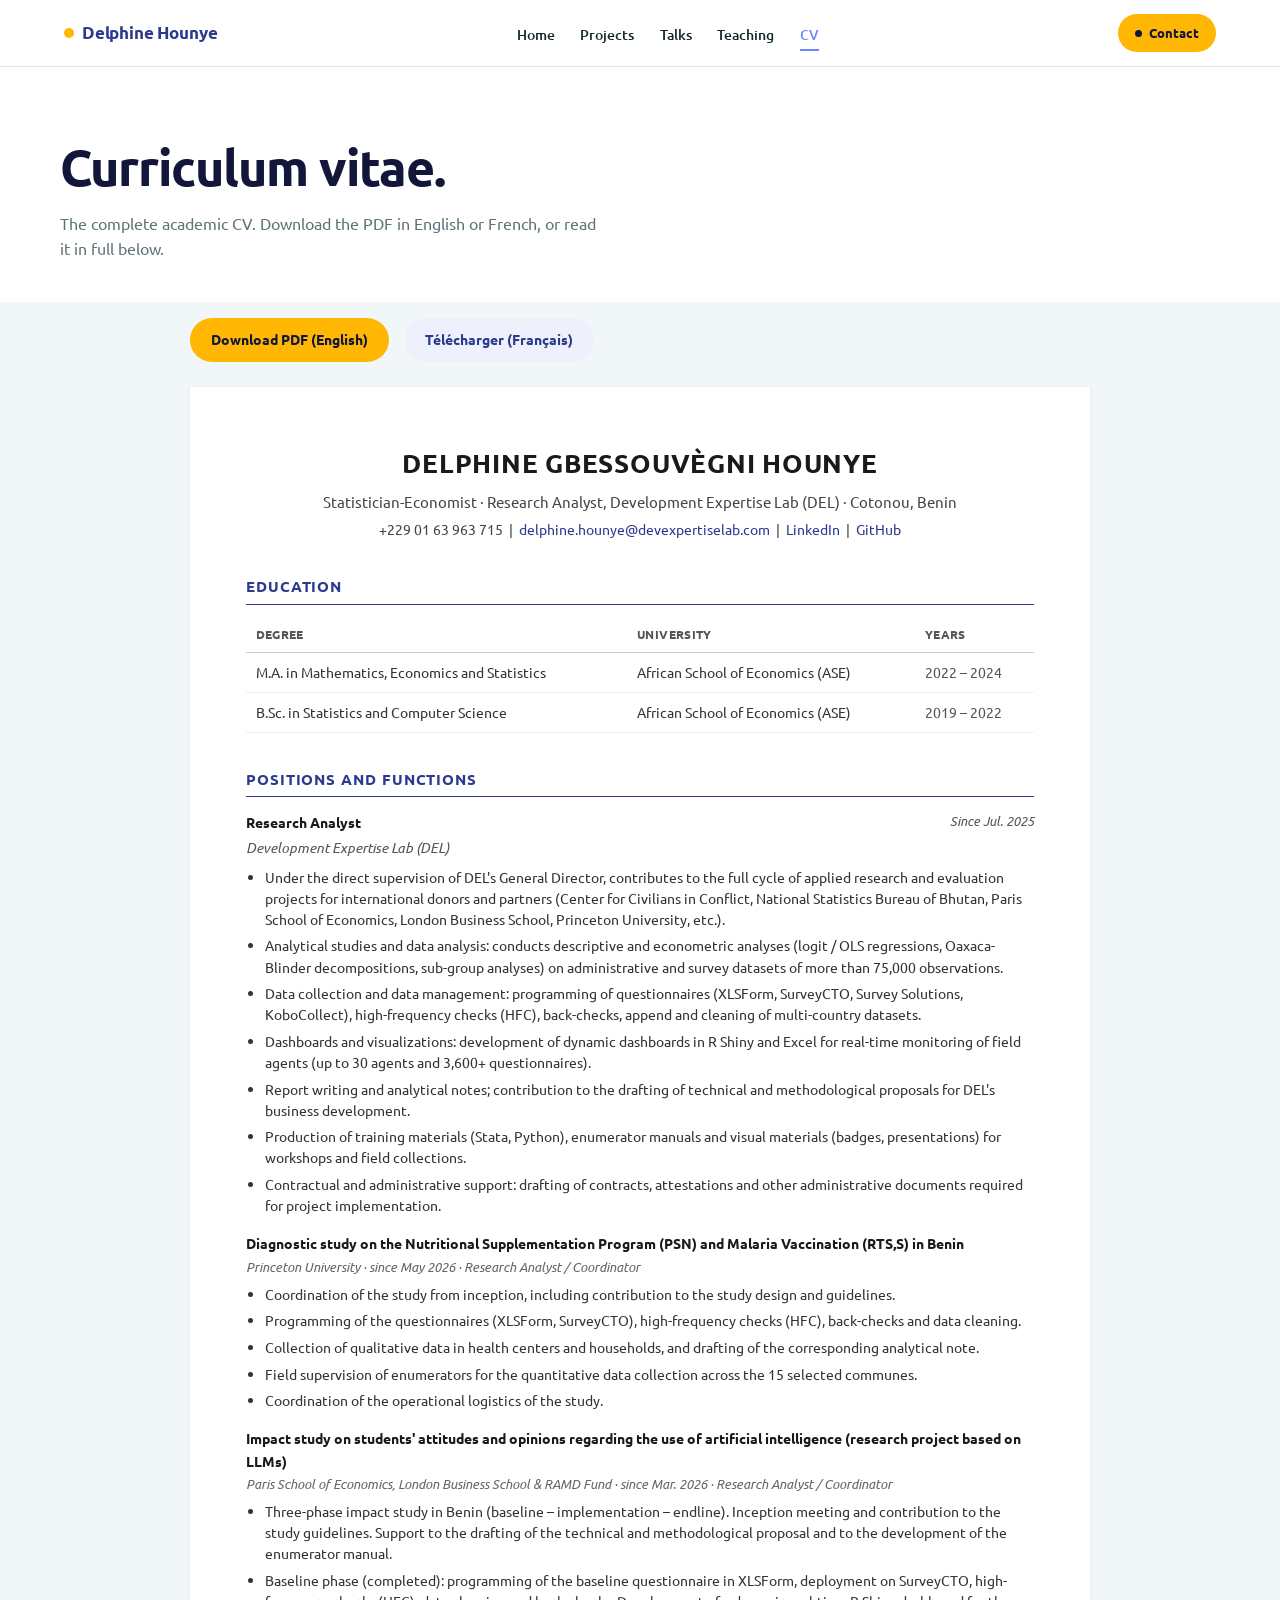
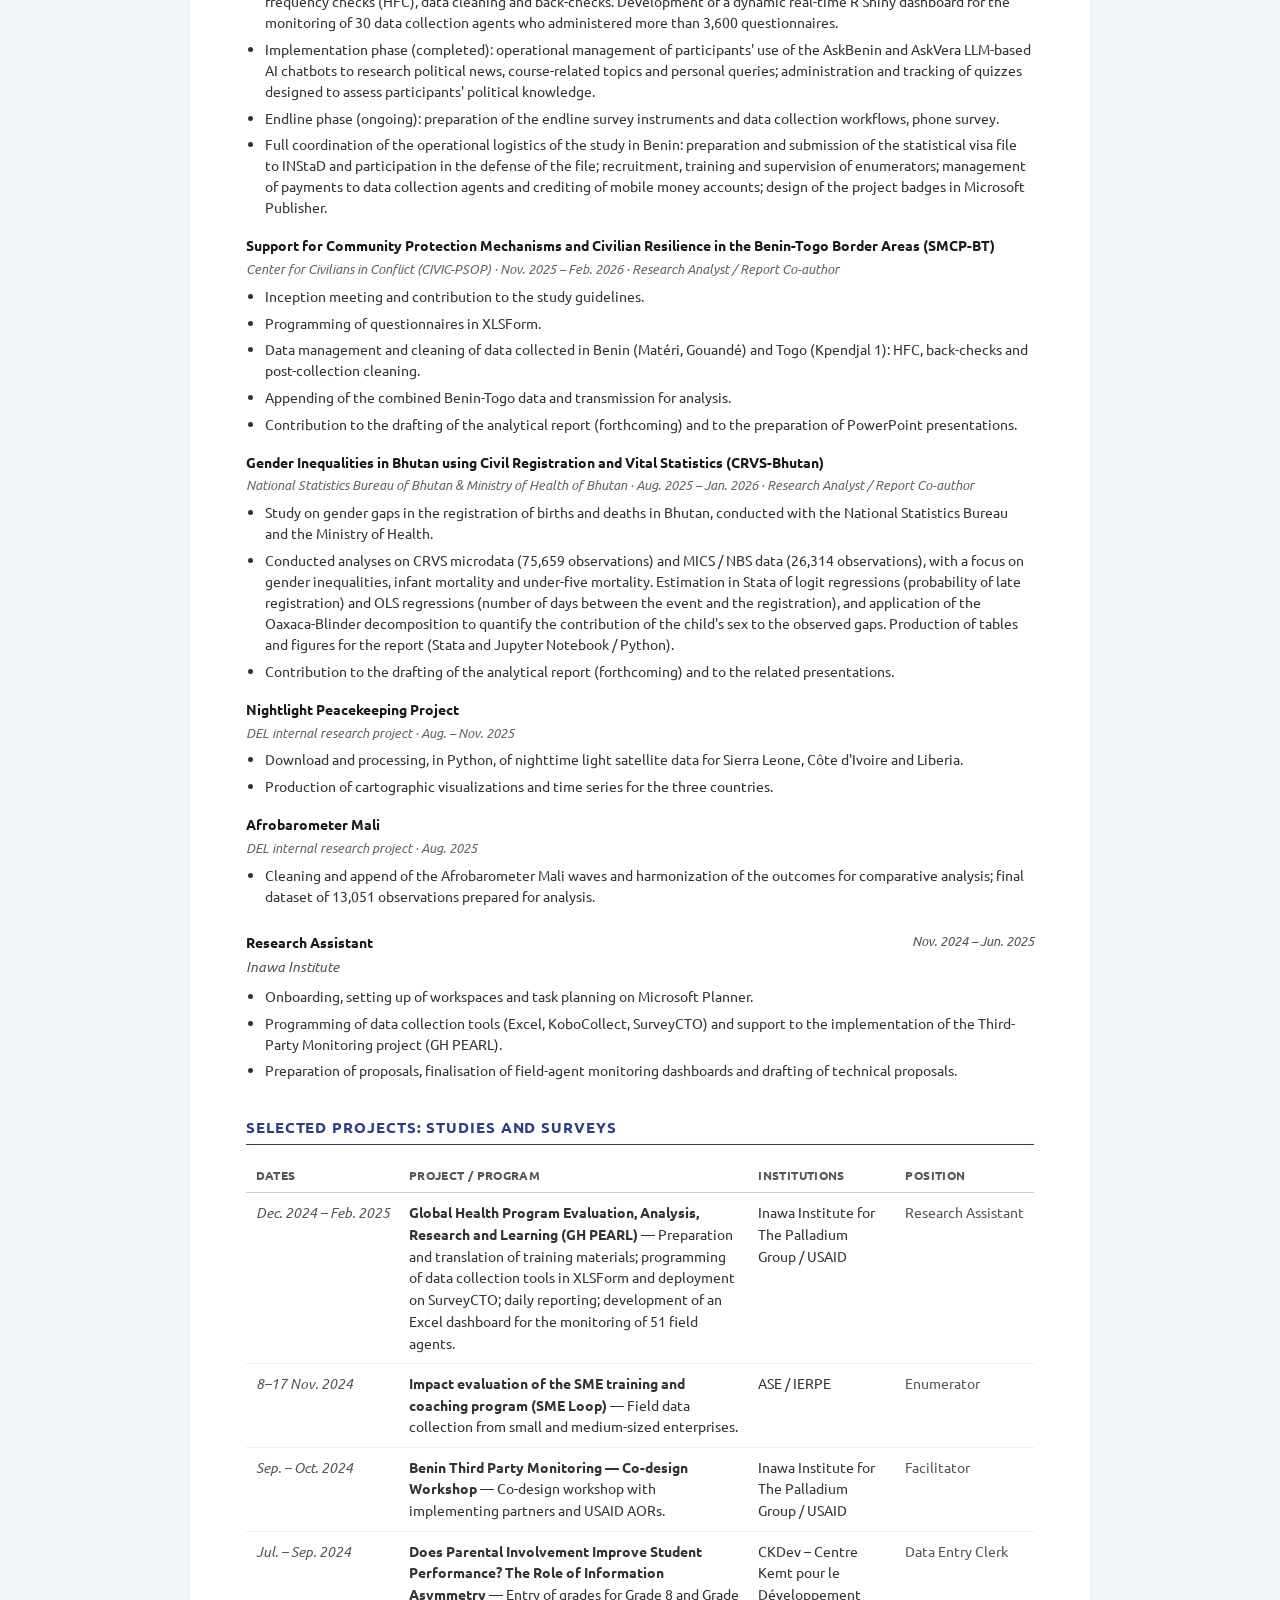
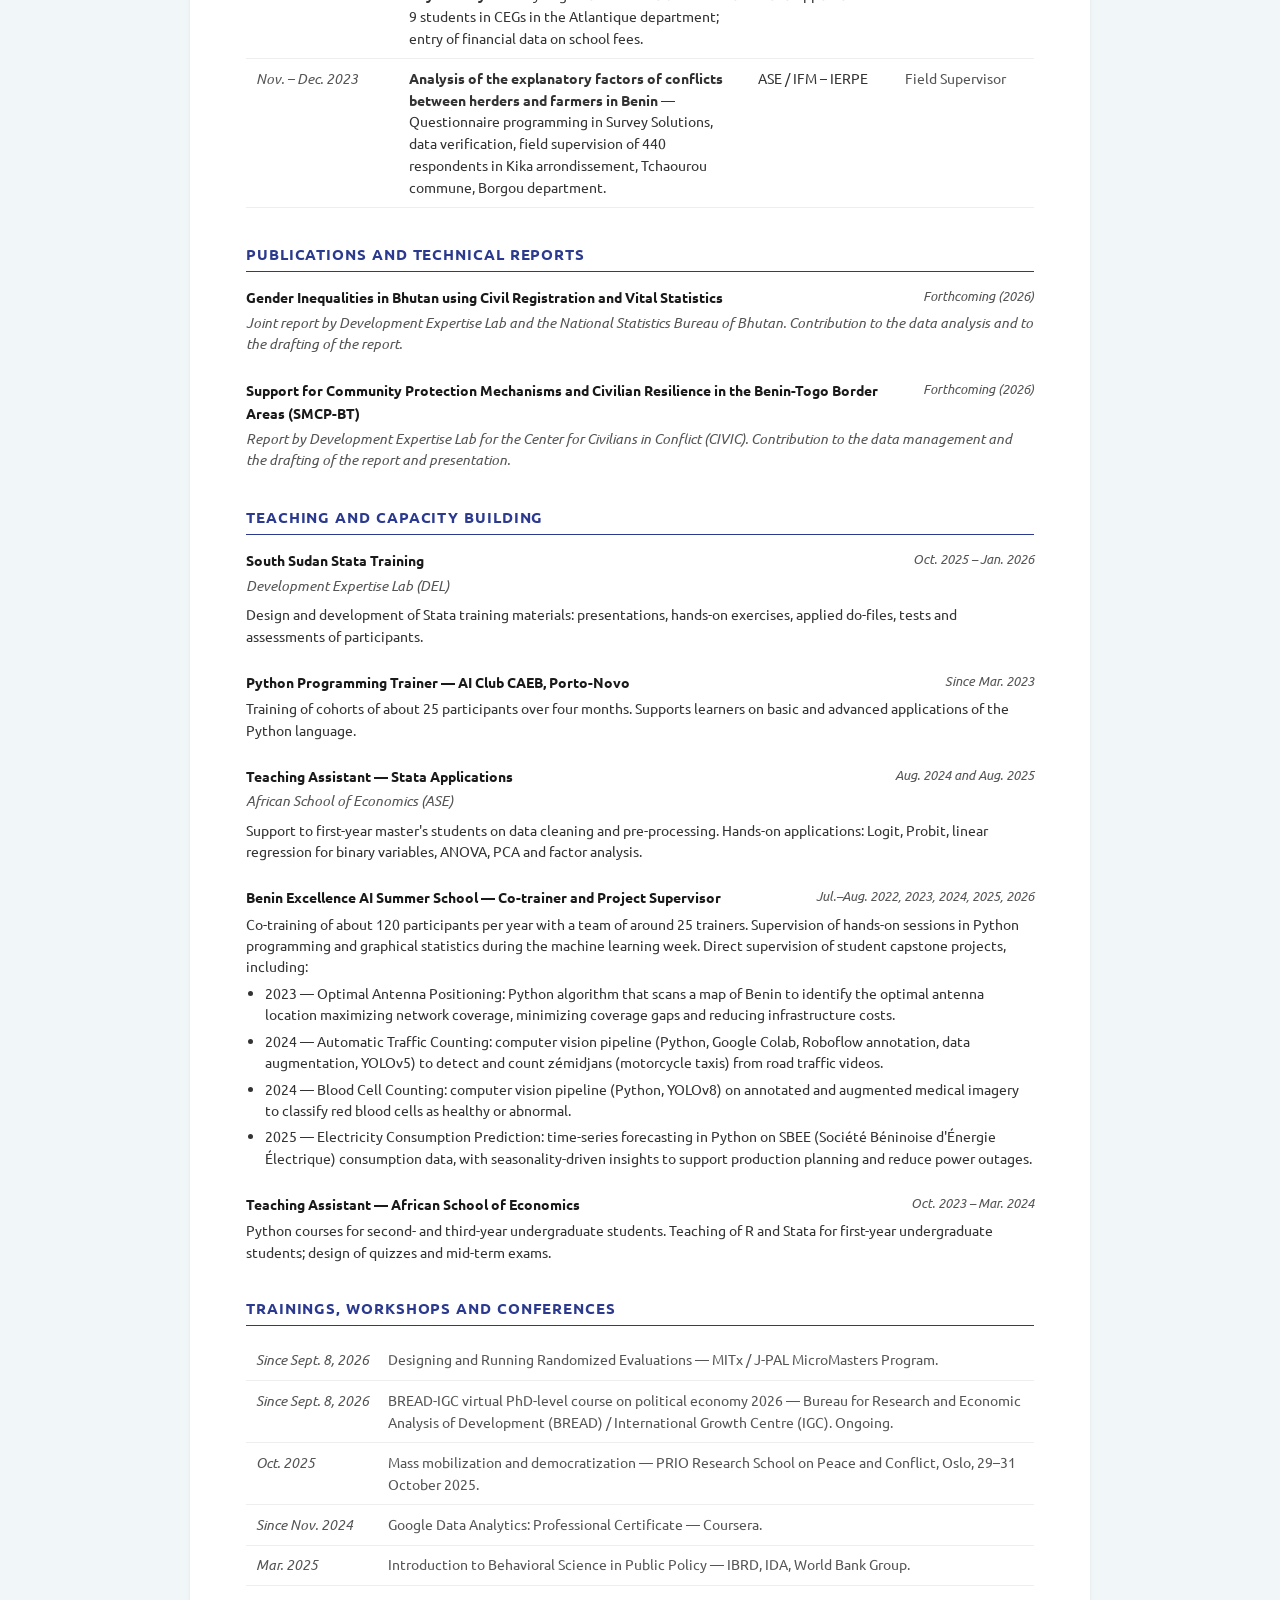
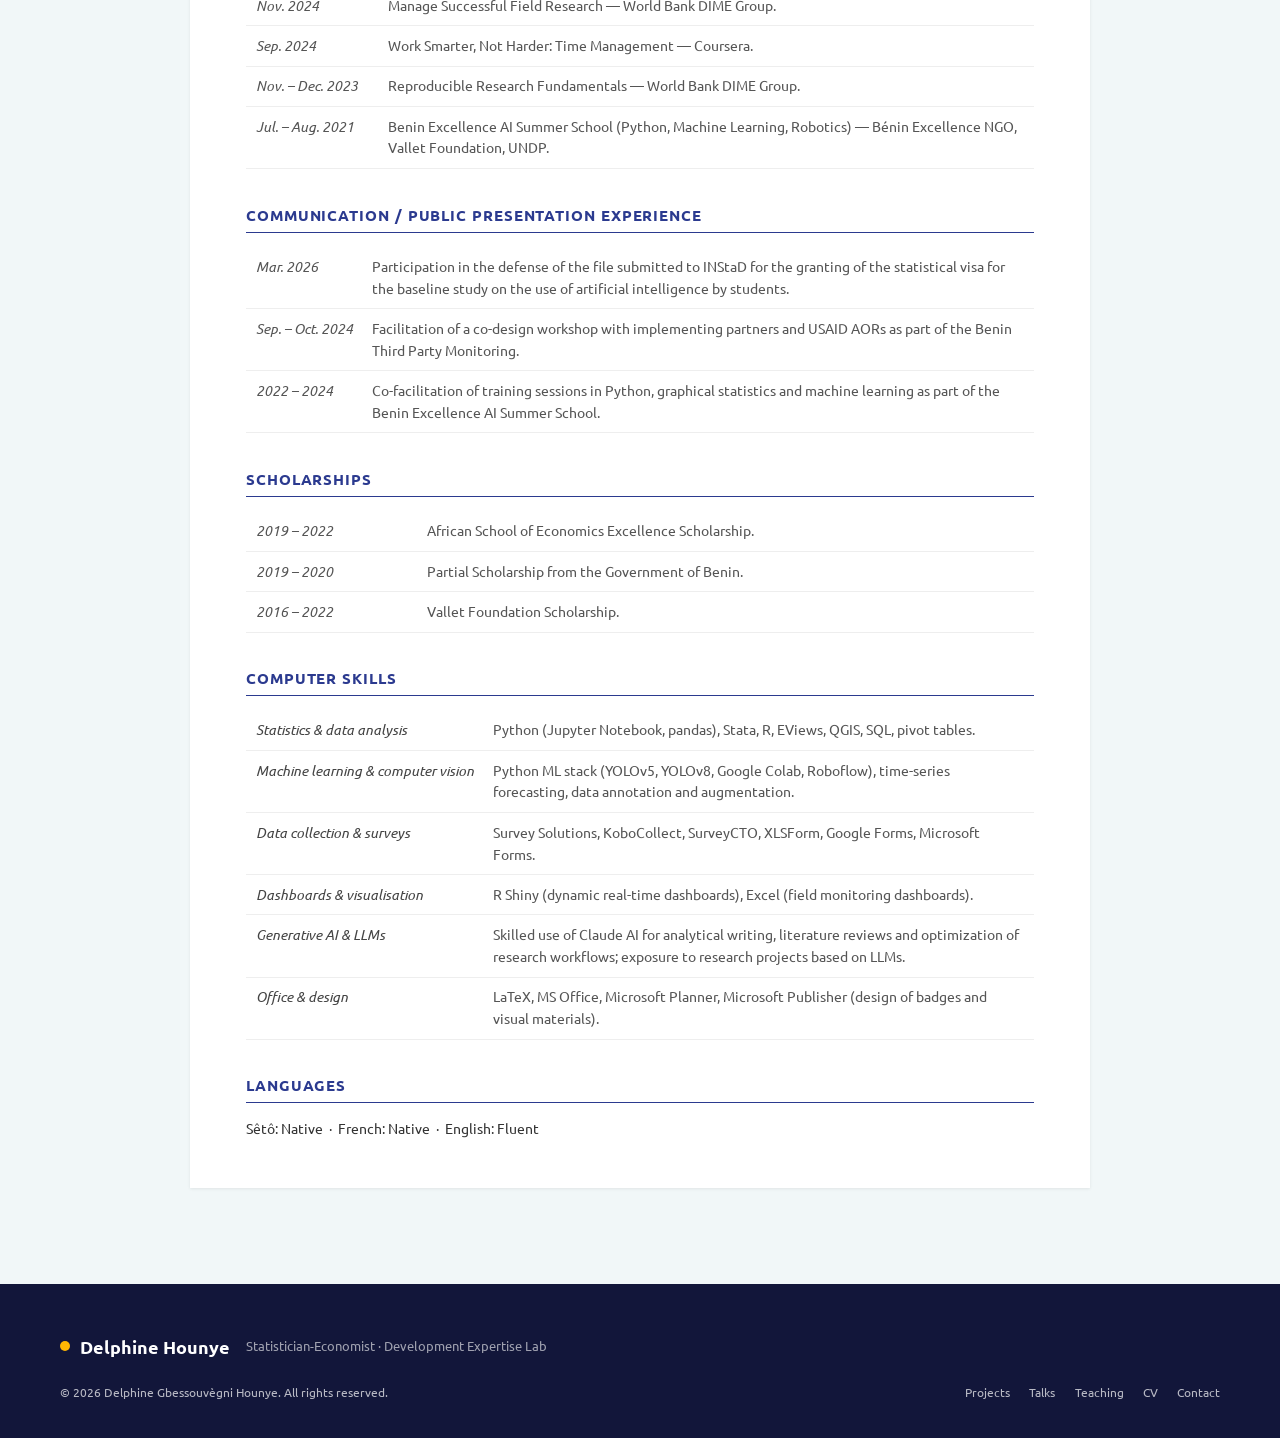
==== commit 48d5e9a3: "Add files via upload" ====
--- a/cv.html
+++ b/cv.html
@@ -3,26 +3,35 @@
 <head>
   <meta charset="UTF-8"/>
   <meta name="viewport" content="width=device-width, initial-scale=1.0"/>
-  <title>CV — Delphine Hounye</title>
+  <title>CV · Delphine Hounye</title>
+  <meta name="description" content="Full academic CV of Delphine Gbessouvègni Hounye, Statistician-Economist at Development Expertise Lab."/>
+  <meta property="og:type" content="website"/>
+  <meta property="og:site_name" content="Delphine Hounye"/>
+  <meta property="og:title" content="CV · Delphine Hounye"/>
+  <meta property="og:description" content="Full academic CV of Delphine Gbessouvègni Hounye, Statistician-Economist at Development Expertise Lab."/>
+  <meta property="og:url" content="https://dhounye.github.io/cv.html"/>
+  <meta property="og:image" content="https://dhounye.github.io/profile.jpg"/>
+  <meta name="twitter:card" content="summary_large_image"/>
+  <link rel="canonical" href="https://dhounye.github.io/cv.html"/>
   <link rel="stylesheet" href="style.css"/>
   <style>
-    .cv-page { background: #f4f2ee; padding: 60px 1.5rem 90px; }
+    .cv-page { background: #f1f7f8; padding: 60px 1.5rem 90px; }
     .cv-doc {
       max-width: 900px; margin: 0 auto; background: #ffffff;
       padding: 3.5rem 3.5rem 3rem; box-shadow: 0 1px 3px rgba(0,0,0,0.08);
-      font-family: -apple-system, BlinkMacSystemFont, "Segoe UI", Helvetica, Arial, sans-serif;
+      font-family: 'Ubuntu', system-ui, sans-serif;
       color: #222;
     }
     .cv-head { text-align: center; margin-bottom: 2rem; }
     .cv-head h1 { font-size: 1.6rem; letter-spacing: 0.03em; margin: 0 0 0.35rem; color: #1a1a1a; }
     .cv-head .cv-affil { font-size: 0.92rem; color: #444; margin-bottom: 0.35rem; }
     .cv-head .cv-contact { font-size: 0.85rem; color: #444; }
-    .cv-head .cv-contact a { color: var(--navy); text-decoration: none; }
+    .cv-head .cv-contact a { color: var(--teal); text-decoration: none; }
     .cv-head .cv-contact a:hover { text-decoration: underline; }
     .cv-sec { margin-top: 2.1rem; }
     .cv-sec h2 {
       font-size: 0.95rem; font-weight: 700; letter-spacing: 0.06em; text-transform: uppercase;
-      color: var(--navy); border-bottom: 1.5px solid var(--navy); padding-bottom: 0.3rem; margin-bottom: 0.9rem;
+      color: var(--teal); border-bottom: 1.5px solid var(--teal); padding-bottom: 0.3rem; margin-bottom: 0.9rem;
     }
     .cv-row { display: flex; justify-content: space-between; gap: 1.5rem; margin-bottom: 0.15rem; }
     .cv-row .cv-role { font-weight: 700; font-size: 0.9rem; color: #1a1a1a; }
@@ -48,13 +57,16 @@
       .cv-row .cv-date { text-align: left; }
       .cv-table td:first-child, .cv-table td:last-child { white-space: normal; }
     }
+  
+    .cv-page { padding: 1rem 1.5rem 6rem; }
+    .cv-download-bar { justify-content: flex-start; margin-bottom: 1.6rem; }
   </style>
 </head>
 <body>
 
 <nav>
   <div class="nav-inner">
-    <a href="index.html" class="nav-brand">Delphine <span>Hounye</span></a>
+    <a href="index.html" class="brand"><i></i>Delphine Hounye</a>
     <ul class="nav-links">
       <li><a href="index.html">Home</a></li>
       <li><a href="research.html">Projects</a></li>
@@ -62,29 +74,22 @@
       <li><a href="teaching.html">Teaching</a></li>
       <li><a href="cv.html" class="active">CV</a></li>
     </ul>
-    <div class="hamburger"><span></span><span></span><span></span></div>
+    <a href="mailto:delphine.hounye@devexpertiselab.com" class="nav-cta"><i></i>Contact</a>
+    <button class="hamburger" aria-label="Menu"><span></span><span></span><span></span></button>
   </div>
 </nav>
 
-<div class="page-hero">
-  <div class="page-hero-inner">
-    <div class="section-label">Curriculum Vitae</div>
-    <h1>Full CV</h1>
-    <p>Complete academic-style CV. Download the PDF, or read it in full below.</p>
+<div class="page-head">
+  <div class="wrap">
+    <h1>Curriculum vitae.</h1>
+    <p>The complete academic CV. Download the PDF in English or French, or read it in full below.</p>
   </div>
 </div>
 
 <section class="cv-page">
-
   <div class="cv-download-bar">
-    <a href="Delphine_Hounye_CV_EN.pdf" target="_blank" class="btn btn-primary">
-      <svg width="14" height="14" viewBox="0 0 24 24" fill="none" stroke="currentColor" stroke-width="2"><path d="M21 15v4a2 2 0 0 1-2 2H5a2 2 0 0 1-2-2v-4"/><polyline points="7 10 12 15 17 10"/><line x1="12" y1="15" x2="12" y2="3"/></svg>
-      Download PDF (English)
-    </a>
-    <a href="Delphine_Hounye_CV_FR.pdf" target="_blank" class="btn btn-outline">
-      <svg width="14" height="14" viewBox="0 0 24 24" fill="none" stroke="currentColor" stroke-width="2"><path d="M21 15v4a2 2 0 0 1-2 2H5a2 2 0 0 1-2-2v-4"/><polyline points="7 10 12 15 17 10"/><line x1="12" y1="15" x2="12" y2="3"/></svg>
-      Télécharger (Français)
-    </a>
+    <a href="Delphine_Hounye_CV_EN.pdf" target="_blank" class="btn btn-yellow">Download PDF (English)</a>
+    <a href="Delphine_Hounye_CV_FR.pdf" target="_blank" class="btn btn-light">Télécharger (Français)</a>
   </div>
 
   <div class="cv-doc">
@@ -332,7 +337,14 @@
   </div>
 </section>
 
-<footer>© 2026 Delphine Gbessouvègni Hounye · Development Expertise Lab</footer>
+<footer>
+  <div class="foot-name"><i></i>Delphine Hounye <small>Statistician-Economist · Development Expertise Lab</small></div>
+  <div class="foot-top">
+    <span>© 2026 Delphine Gbessouvègni Hounye. All rights reserved.</span>
+    <div class="links"><a href="research.html">Projects</a><a href="talks.html">Talks</a><a href="teaching.html">Teaching</a><a href="cv.html">CV</a><a href="mailto:delphine.hounye@devexpertiselab.com">Contact</a></div>
+  </div>
+
+</footer>
 <script src="main.js"></script>
 </body>
 </html>
--- a/style.css
+++ b/style.css
@@ -1,816 +1,285 @@
-@import url('https://fonts.googleapis.com/css2?family=Cormorant+Garant:ital,wght@0,300;0,400;0,500;0,600;0,700;1,300;1,400;1,600&family=Outfit:wght@300;400;500;600&display=swap');
+@import url('https://fonts.googleapis.com/css2?family=Ubuntu:ital,wght@0,300;0,400;0,500;0,700;1,400&display=swap');
 
 :root {
-  --navy: #0d1b2a;
-  --navy-mid: #1a2e44;
-  --navy-light: #243b55;
-  --gold: #c8973a;
-  --gold-light: #e0b86a;
-  --ivory: #f8f4ee;
-  --ivory-dark: #ede8df;
-  --text: #1a1a2e;
-  --text-muted: #5a6070;
+  --deep: #12163a;
+  --deep-2: #0d1230;
+  --teal: #2b3a8f;
+  --teal-2: #1f2c72;
+  --bright: #6f86ff;
+  --bright-2: #a3b3ff;
+  --yellow: #ffb703;
+  --yellow-2: #ffc733;
+  --pale: #eef0fb;
   --white: #ffffff;
-  --border: rgba(200, 151, 58, 0.2);
-  --transition: 0.3s cubic-bezier(0.4, 0, 0.2, 1);
+  --text: #16282c;
+  --muted: #5e7378;
+  --line: rgba(13, 95, 107, 0.14);
+  --radius: 18px;
+  --ease: cubic-bezier(0.22, 1, 0.36, 1);
 }
 
 *, *::before, *::after { box-sizing: border-box; margin: 0; padding: 0; }
 html { scroll-behavior: smooth; }
 body {
-  font-family: 'Outfit', sans-serif;
-  font-weight: 300;
-  background: var(--ivory);
+  font-family: 'Ubuntu', system-ui, -apple-system, "Segoe UI", Roboto, sans-serif;
+  font-weight: 400;
   color: var(--text);
-  line-height: 1.7;
+  background: var(--white);
+  line-height: 1.6;
   overflow-x: hidden;
-}
-
-/* ── NAVIGATION ── */
+  -webkit-font-smoothing: antialiased;
+}
+a { color: inherit; text-decoration: none; }
+img { max-width: 100%; display: block; }
+:focus-visible { outline: 3px solid var(--yellow); outline-offset: 3px; }
+
+/* ── NAV ── */
 nav {
-  position: fixed;
-  top: 0; left: 0; right: 0;
-  z-index: 100;
-  background: rgba(13, 27, 42, 0.96);
-  backdrop-filter: blur(12px);
-  border-bottom: 1px solid rgba(200, 151, 58, 0.15);
-  padding: 0 2rem;
+  position: sticky; top: 0; z-index: 100;
+  background: rgba(255,255,255,0.92);
+  backdrop-filter: blur(10px);
+  border-bottom: 1px solid var(--line);
 }
 .nav-inner {
-  max-width: 1200px;
-  margin: 0 auto;
-  display: flex;
-  align-items: center;
-  justify-content: space-between;
-  height: 64px;
-}
-.nav-brand {
-  font-family: 'Cormorant Garant', serif;
-  font-size: 1.25rem;
-  font-weight: 600;
-  color: var(--white);
-  text-decoration: none;
-  letter-spacing: 0.02em;
-}
-.nav-brand span { color: var(--gold); }
-.nav-links {
-  display: flex;
-  gap: 2rem;
-  list-style: none;
-}
-.nav-links a {
-  color: rgba(255,255,255,0.75);
-  text-decoration: none;
-  font-size: 0.82rem;
-  font-weight: 400;
-  letter-spacing: 0.08em;
-  text-transform: uppercase;
-  transition: color var(--transition);
-  position: relative;
-  padding-bottom: 2px;
-}
-.nav-links a::after {
-  content: '';
-  position: absolute;
-  bottom: -2px; left: 0; right: 100%;
-  height: 1px;
-  background: var(--gold);
-  transition: right var(--transition);
-}
-.nav-links a:hover, .nav-links a.active { color: var(--gold); }
-.nav-links a:hover::after, .nav-links a.active::after { right: 0; }
-.hamburger {
-  display: none;
-  flex-direction: column;
-  gap: 5px;
-  cursor: pointer;
-  padding: 4px;
-}
-.hamburger span { display: block; width: 24px; height: 2px; background: var(--white); transition: var(--transition); }
+  max-width: 1200px; margin: 0 auto; padding: 0 1.5rem;
+  height: 66px; display: flex; align-items: center; justify-content: space-between; gap: 1rem;
+}
+.brand { font-weight: 700; color: var(--teal); font-size: 1.05rem; letter-spacing: -0.01em; display: flex; align-items: center; gap: 0.5rem; }
+.brand i { width: 10px; height: 10px; border-radius: 50%; background: var(--yellow); display: inline-block; }
+.nav-links { display: flex; gap: 1.6rem; list-style: none; }
+.nav-links a { font-size: 0.85rem; font-weight: 500; color: var(--text); padding: 0.35rem 0; border-bottom: 2px solid transparent; transition: color 0.2s, border-color 0.2s; }
+.nav-links a:hover, .nav-links a.active { color: var(--bright); border-bottom-color: var(--bright); }
+.nav-cta { display: inline-flex; align-items: center; gap: 0.45rem; background: var(--yellow); color: var(--deep); font-weight: 700; font-size: 0.8rem; padding: 0.55rem 1.05rem; border-radius: 999px; transition: transform 0.2s var(--ease), background 0.2s; }
+.nav-cta:hover { background: var(--yellow-2); transform: translateY(-1px); }
+.nav-cta i { width: 7px; height: 7px; border-radius: 50%; background: var(--deep); display: inline-block; }
+.hamburger { display: none; width: 40px; height: 40px; border: 0; background: transparent; cursor: pointer; flex-direction: column; justify-content: center; gap: 5px; }
+.hamburger span { display: block; height: 2px; width: 22px; background: var(--teal); margin: 0 auto; border-radius: 2px; }
 
 /* ── HERO ── */
 .hero {
-  min-height: 100vh;
-  background: var(--navy);
-  display: flex;
-  align-items: center;
-  position: relative;
-  overflow: hidden;
-}
-.hero::before {
-  content: '';
-  position: absolute;
-  inset: 0;
-  background: radial-gradient(ellipse 60% 80% at 70% 50%, rgba(200,151,58,0.06) 0%, transparent 70%),
-              radial-gradient(ellipse 40% 60% at 20% 80%, rgba(36,59,85,0.8) 0%, transparent 60%);
-}
-.hero-grid {
-  position: absolute; inset: 0;
-  background-image: linear-gradient(rgba(200,151,58,0.04) 1px, transparent 1px),
-                    linear-gradient(90deg, rgba(200,151,58,0.04) 1px, transparent 1px);
+  position: relative; min-height: calc(100vh - 66px); display: flex; align-items: center; justify-content: center;
+  background-image: linear-gradient(rgba(255,183,3,0.05) 1px, transparent 1px), linear-gradient(90deg, rgba(255,183,3,0.05) 1px, transparent 1px);
   background-size: 60px 60px;
-}
-.hero-inner {
-  position: relative;
-  max-width: 1200px;
-  margin: 0 auto;
-  padding: 120px 2rem 80px;
-  display: grid;
-  grid-template-columns: 1fr 340px;
-  gap: 5rem;
-  align-items: center;
-  width: 100%;
-}
-.hero-tag {
-  display: inline-flex;
-  align-items: center;
-  gap: 8px;
-  background: rgba(200,151,58,0.12);
-  border: 1px solid rgba(200,151,58,0.25);
-  color: var(--gold-light);
-  font-size: 0.72rem;
-  font-weight: 500;
-  letter-spacing: 0.12em;
-  text-transform: uppercase;
-  padding: 6px 14px;
-  border-radius: 2px;
-  margin-bottom: 1.5rem;
-}
-.hero-tag::before {
-  content: '';
-  width: 6px; height: 6px;
-  background: var(--gold);
-  border-radius: 50%;
-  animation: pulse 2s ease-in-out infinite;
-}
-@keyframes pulse {
-  0%, 100% { opacity: 1; transform: scale(1); }
-  50% { opacity: 0.5; transform: scale(0.8); }
-}
-.hero h1 {
-  font-family: 'Cormorant Garant', serif;
-  font-size: clamp(2.8rem, 5vw, 4.5rem);
-  font-weight: 600;
-  color: var(--white);
-  line-height: 1.08;
-  letter-spacing: -0.01em;
-  margin-bottom: 1rem;
-}
-.hero h1 em { font-style: italic; color: var(--gold-light); }
-.hero-title {
-  font-size: 0.9rem;
-  font-weight: 400;
-  color: rgba(255,255,255,0.6);
-  letter-spacing: 0.03em;
-  margin-bottom: 1.8rem;
-  line-height: 1.5;
-}
-.hero-title strong { color: rgba(255,255,255,0.85); font-weight: 500; }
-.hero-desc {
-  font-size: 1rem;
-  color: rgba(255,255,255,0.65);
-  max-width: 520px;
-  margin-bottom: 2.5rem;
-  line-height: 1.8;
-}
-.hero-actions { display: flex; gap: 1rem; flex-wrap: wrap; }
-
-/* ── CIRCLE PHOTO ── */
-.hero-photo-wrap { position: relative; display: flex; justify-content: center; align-items: center; }
-.hero-photo-circle {
-  width: 300px;
-  height: 300px;
-  border-radius: 50%;
-  overflow: hidden;
-  border: 4px solid var(--gold);
-  box-shadow: 0 0 0 8px rgba(200,151,58,0.12), 0 20px 60px rgba(0,0,0,0.4);
-  position: relative;
-}
-.hero-photo-circle img {
-  width: 100%;
-  height: 100%;
-  object-fit: cover;
-  object-position: top center;
-  display: block;
-}
-.hero-photo-deco {
-  position: absolute;
-  bottom: -20px; right: -20px;
-  width: 80px; height: 80px;
-  border: 2px solid rgba(200,151,58,0.3);
-  border-radius: 50%;
-  z-index: 0;
-}
-
-/* ── BUTTONS ── */
-.btn {
-  display: inline-flex;
-  align-items: center;
-  gap: 8px;
-  padding: 12px 24px;
-  font-family: 'Outfit', sans-serif;
-  font-size: 0.82rem;
-  font-weight: 500;
-  letter-spacing: 0.06em;
-  text-transform: uppercase;
-  text-decoration: none;
-  border-radius: 2px;
-  transition: all var(--transition);
-  cursor: pointer;
-  border: none;
-}
-.btn-primary { background: var(--gold); color: var(--navy); }
-.btn-primary:hover { background: var(--gold-light); transform: translateY(-2px); box-shadow: 0 8px 24px rgba(200,151,58,0.3); }
-.btn-outline { background: transparent; color: rgba(255,255,255,0.8); border: 1px solid rgba(255,255,255,0.25); }
-.btn-outline:hover { border-color: var(--gold); color: var(--gold); transform: translateY(-2px); }
-
-.hero-links { display: flex; gap: 1rem; margin-top: 1.5rem; flex-wrap: wrap; }
-.hero-link {
-  display: flex; align-items: center; gap: 6px;
-  color: rgba(255,255,255,0.5);
-  text-decoration: none;
-  font-size: 0.78rem;
-  letter-spacing: 0.04em;
-  transition: color var(--transition);
-}
-.hero-link:hover { color: var(--gold-light); }
-.hero-link svg { width: 14px; height: 14px; }
-
-/* ── SECTION BASE ── */
-section { padding: 90px 2rem; }
-.section-inner { max-width: 1200px; margin: 0 auto; }
-.section-label {
-  display: flex; align-items: center; gap: 12px;
-  font-size: 0.7rem; font-weight: 600; letter-spacing: 0.15em;
-  text-transform: uppercase; color: var(--gold); margin-bottom: 1rem;
-}
-.section-label::after { content: ''; flex: 1; height: 1px; background: var(--border); max-width: 60px; }
-.section-title {
-  font-family: 'Cormorant Garant', serif;
-  font-size: clamp(2rem, 3.5vw, 3rem);
-  font-weight: 600; color: var(--text); line-height: 1.15; margin-bottom: 0.5rem;
-}
-.section-title em { font-style: italic; color: var(--gold); }
-.section-sub { font-size: 0.95rem; color: var(--text-muted); max-width: 580px; margin-bottom: 3.5rem; }
-
-/* ── RESEARCH FOCUS CARDS ── */
-.focus-grid {
-  display: grid; grid-template-columns: repeat(auto-fit, minmax(260px, 1fr));
-  gap: 1.5px; background: var(--border); border: 1px solid var(--border);
-}
-.focus-card { background: var(--ivory); padding: 2.2rem; transition: background var(--transition); position: relative; }
-.focus-card:hover { background: var(--white); }
-.focus-num { font-family: 'Cormorant Garant', serif; font-size: 3rem; font-weight: 300; color: var(--border); line-height: 1; margin-bottom: 1rem; }
-.focus-card h3 { font-family: 'Cormorant Garant', serif; font-size: 1.3rem; font-weight: 600; color: var(--text); margin-bottom: 0.75rem; line-height: 1.3; }
-.focus-card p { font-size: 0.875rem; color: var(--text-muted); line-height: 1.7; }
-.focus-card .focus-icon { position: absolute; top: 2rem; right: 2rem; width: 36px; height: 36px; border: 1px solid var(--border); border-radius: 50%; display: flex; align-items: center; justify-content: center; color: var(--gold); }
-
-/* ── PAPERS SECTION ── */
-.papers-section { background: var(--navy-mid); }
-.papers-section .section-title { color: var(--white); }
-.papers-section .section-sub { color: rgba(255,255,255,0.65); }
-
-.paper-list { display: flex; flex-direction: column; gap: 0; border: 1px solid rgba(200,151,58,0.2); }
-.paper-item {
-  padding: 2rem 2.5rem;
-  border-bottom: 1px solid rgba(200,151,58,0.1);
-  display: grid;
-  grid-template-columns: 110px 1fr auto;
-  gap: 2rem;
-  align-items: start;
-  transition: background var(--transition);
-}
-.paper-item:last-child { border-bottom: none; }
-.paper-item:hover { background: rgba(200,151,58,0.06); }
-
-.paper-year {
-  font-family: 'Cormorant Garant', serif;
-  font-size: 0.85rem; font-weight: 500;
-  color: var(--gold-light);
-  letter-spacing: 0.05em; padding-top: 3px; white-space: nowrap;
-}
-
-/* FIXED: readable text on dark background */
-.paper-content h3 {
-  font-family: 'Cormorant Garant', serif;
-  font-size: 1.2rem; font-weight: 600;
-  color: #ffffff;
-  line-height: 1.3; margin-bottom: 0.5rem;
-}
-.paper-content h3 a {
-  color: #ffffff;
-  text-decoration: none;
-  border-bottom: 1px solid rgba(200,151,58,0.4);
-  transition: border-color var(--transition), color var(--transition);
-}
-.paper-content h3 a:hover { color: var(--gold-light); border-color: var(--gold); }
-
-.paper-content p {
-  font-size: 0.875rem;
-  color: rgba(255,255,255,0.75);
-  line-height: 1.7;
-}
-.paper-content p em { color: rgba(255,255,255,0.55); font-style: italic; }
-
-.paper-link {
-  display: inline-flex; align-items: center; gap: 5px;
-  margin-top: 0.6rem;
-  font-size: 0.75rem; font-weight: 500;
-  letter-spacing: 0.05em; text-transform: uppercase;
-  color: var(--gold); text-decoration: none;
-  border: 1px solid rgba(200,151,58,0.3);
-  padding: 3px 10px; border-radius: 2px;
-  transition: all var(--transition);
-}
-.paper-link:hover { background: var(--gold); color: var(--navy); }
-
-.paper-tag {
-  display: inline-block; padding: 3px 10px;
-  font-size: 0.68rem; font-weight: 500;
-  letter-spacing: 0.08em; text-transform: uppercase;
-  border: 1px solid rgba(200,151,58,0.3); color: var(--gold);
-  border-radius: 2px; white-space: nowrap; margin-top: 3px;
-}
-
-/* data badge */
-.data-badge {
-  display: inline-flex; align-items: center; gap: 4px;
-  background: rgba(255,255,255,0.07);
-  border: 1px solid rgba(255,255,255,0.12);
-  color: rgba(255,255,255,0.7);
-  font-size: 0.7rem; padding: 2px 8px; border-radius: 2px;
-  margin: 2px 2px 0 0; cursor: default;
-  transition: background var(--transition);
-}
-.data-badge:hover { background: rgba(200,151,58,0.15); color: var(--gold-light); }
-.data-badges { display: flex; flex-wrap: wrap; gap: 4px; margin-top: 0.5rem; }
-
-/* ── TIMELINE ── */
-.timeline { position: relative; padding-left: 2rem; }
-.timeline::before { content: ''; position: absolute; left: 0; top: 8px; bottom: 0; width: 1px; background: linear-gradient(to bottom, var(--gold), transparent); }
-.timeline-item { position: relative; margin-bottom: 3rem; }
-.timeline-item::before { content: ''; position: absolute; left: -2rem; top: 8px; width: 9px; height: 9px; border-radius: 50%; background: var(--gold); border: 2px solid var(--ivory); transform: translateX(-4px); }
-.timeline-period { font-size: 0.75rem; font-weight: 500; letter-spacing: 0.08em; text-transform: uppercase; color: var(--gold); margin-bottom: 0.4rem; }
-.timeline-item h3 { font-family: 'Cormorant Garant', serif; font-size: 1.35rem; font-weight: 600; color: var(--text); margin-bottom: 0.2rem; }
-.timeline-item h4 { font-size: 0.85rem; font-weight: 400; color: var(--text-muted); margin-bottom: 1rem; }
-.timeline-item ul { list-style: none; display: flex; flex-direction: column; gap: 0.5rem; }
-.timeline-item ul li { font-size: 0.875rem; color: var(--text-muted); padding-left: 1.2rem; position: relative; line-height: 1.6; }
-.timeline-item ul li::before { content: '—'; position: absolute; left: 0; color: var(--gold); font-size: 0.7rem; top: 4px; }
-
-/* ── EDUCATION ── */
-.edu-section { background: var(--navy-mid); }
-.edu-section .section-title { color: var(--white); }
-.edu-section .section-sub { color: rgba(255,255,255,0.65); }
-.edu-section .section-label { color: var(--gold); }
-.edu-grid { display: grid; grid-template-columns: repeat(auto-fit, minmax(300px, 1fr)); gap: 1.5px; background: rgba(200,151,58,0.1); }
-.edu-card { background: rgba(255,255,255,0.05); padding: 2.5rem; transition: background var(--transition); }
-.edu-card:hover { background: rgba(255,255,255,0.08); }
-.edu-degree { font-family: 'Cormorant Garant', serif; font-size: 1.3rem; font-weight: 600; color: var(--white); margin-bottom: 0.3rem; line-height: 1.3; }
-.edu-school { font-size: 0.85rem; color: var(--gold); margin-bottom: 0.3rem; font-weight: 500; }
-.edu-period { font-size: 0.78rem; color: rgba(255,255,255,0.45); letter-spacing: 0.05em; margin-bottom: 1rem; }
-.edu-gpa { display: inline-flex; align-items: center; gap: 6px; background: rgba(200,151,58,0.12); border: 1px solid rgba(200,151,58,0.2); color: var(--gold-light); font-size: 0.75rem; font-weight: 500; padding: 4px 10px; border-radius: 2px; margin-bottom: 1rem; }
-.edu-thesis { font-size: 0.82rem; color: rgba(255,255,255,0.5); font-style: italic; line-height: 1.6; }
-
-/* ── SKILLS ── */
-.skills-grid { display: grid; grid-template-columns: repeat(auto-fit, minmax(220px, 1fr)); gap: 1.5rem; }
-.skill-group { padding: 1.8rem; border: 1px solid var(--border); background: var(--white); transition: border-color var(--transition), transform var(--transition); }
-.skill-group:hover { border-color: rgba(200,151,58,0.5); transform: translateY(-3px); }
-.skill-group-label { font-size: 0.7rem; font-weight: 600; letter-spacing: 0.12em; text-transform: uppercase; color: var(--gold); margin-bottom: 1rem; padding-bottom: 0.75rem; border-bottom: 1px solid var(--border); }
-.skill-tags { display: flex; flex-wrap: wrap; gap: 6px; }
-.skill-tag { font-size: 0.78rem; padding: 4px 10px; background: var(--ivory-dark); color: var(--text); border-radius: 2px; }
-
-/* ── AWARDS ── */
-.awards-row { display: flex; flex-direction: column; gap: 1px; background: var(--border); }
-.award-item { display: flex; align-items: center; gap: 1.5rem; padding: 1.4rem 2rem; background: var(--ivory); transition: background var(--transition); }
-.award-item:hover { background: var(--white); }
-.award-year { font-family: 'Cormorant Garant', serif; font-size: 0.9rem; font-weight: 500; color: var(--gold); min-width: 90px; }
-.award-name { font-size: 0.9rem; color: var(--text); font-weight: 400; }
-
-/* ── CONTACT STRIP ── */
-.contact-strip { background: var(--navy); padding: 70px 2rem; text-align: center; }
-.contact-strip h2 { font-family: 'Cormorant Garant', serif; font-size: 2.5rem; font-weight: 600; color: var(--white); margin-bottom: 0.5rem; }
-.contact-strip p { color: rgba(255,255,255,0.55); margin-bottom: 2rem; font-size: 0.95rem; }
-.contact-links { display: flex; justify-content: center; gap: 1rem; flex-wrap: wrap; }
-.contact-link {
-  display: flex; align-items: center; gap: 8px;
-  padding: 10px 20px;
-  border: 1px solid rgba(200,151,58,0.25);
-  color: rgba(255,255,255,0.75);
-  text-decoration: none; font-size: 0.82rem;
-  letter-spacing: 0.04em;
-  transition: all var(--transition); border-radius: 2px;
-}
-.contact-link:hover { border-color: var(--gold); color: var(--gold); }
-.contact-link.primary { background: var(--gold); color: var(--navy); border-color: var(--gold); font-weight: 500; }
-.contact-link.primary:hover { background: var(--gold-light); }
+  background: radial-gradient(ellipse 55% 70% at 50% 100%, rgba(111,134,255,0.42) 0%, rgba(111,134,255,0.08) 45%, transparent 70%), var(--deep);
+  overflow: hidden; color: var(--white); text-align: center; padding: 6rem 1.5rem;
+}
+.hero canvas { position: absolute; inset: 0; width: 100%; height: 100%; pointer-events: none; }
+.hero-inner { position: relative; z-index: 2; max-width: 1160px; width: 100%; display: grid; grid-template-columns: 1.15fr 360px; gap: 4rem; align-items: center; text-align: left; }
+.hero-photo { position: relative; justify-self: center; }
+.hero-photo .ring { width: 320px; height: 320px; border-radius: 50%; overflow: hidden; border: 4px solid var(--yellow); box-shadow: 0 0 0 10px rgba(255,183,3,0.12), 0 28px 70px rgba(0,0,0,0.45); }
+.hero-photo .ring img { width: 100%; height: 100%; object-fit: cover; object-position: top center; }
+.hero-photo .deco { position: absolute; right: -22px; bottom: -22px; width: 84px; height: 84px; border-radius: 50%; border: 2px solid rgba(255,183,3,0.45); }
+.hero-photo .deco2 { position: absolute; left: -26px; top: -14px; width: 46px; height: 46px; border-radius: 50%; background: var(--yellow); opacity: 0.9; }
+.hero h1 { font-size: clamp(2.2rem, 5.6vw, 4.2rem); font-weight: 700; line-height: 1.08; letter-spacing: -0.02em; text-shadow: 0 2px 30px rgba(0,0,0,0.35); }
+.hero p { margin: 1.4rem 0 0; max-width: 560px; font-size: 0.98rem; line-height: 1.6; color: rgba(255,255,255,0.86); }
+.hero .who { font-size: 0.85rem; font-weight: 500; letter-spacing: 0.04em; color: var(--bright-2); margin-bottom: 1.1rem; }
+.btn { display: inline-flex; align-items: center; gap: 0.5rem; border-radius: 999px; padding: 0.7rem 1.3rem; font-weight: 700; font-size: 0.85rem; transition: transform 0.25s var(--ease), background 0.2s, box-shadow 0.25s; cursor: pointer; border: 0; }
+.btn-yellow { background: var(--yellow); color: var(--deep); }
+.btn-yellow:hover { background: var(--yellow-2); transform: translateY(-2px); box-shadow: 0 10px 24px rgba(255,183,3,0.25); }
+.btn-ghost { background: transparent; color: var(--white); border: 1.5px solid rgba(255,255,255,0.45); }
+.btn-ghost:hover { border-color: var(--white); transform: translateY(-2px); }
+.btn-teal { background: var(--teal); color: var(--white); }
+.btn-teal:hover { background: var(--teal-2); transform: translateY(-2px); }
+.btn-light { background: var(--pale); color: var(--teal); }
+.btn-light:hover { background: #d8ecee; transform: translateY(-2px); }
+.hero-actions { display: flex; gap: 0.8rem; justify-content: flex-start; flex-wrap: wrap; margin-top: 2rem; }
+.hero .dot { position: absolute; width: 9px; height: 9px; border-radius: 50%; background: var(--yellow); z-index: 2; }
+
+/* floating keyword tags */
+.tag-field { position: absolute; inset: 0; z-index: 1; pointer-events: none; }
+.tag { position: absolute; padding: 0.3rem 0.7rem; border-radius: 999px; font-size: 0.7rem; font-weight: 500; color: var(--white);
+  background: rgba(111,134,255,0.18); border: 1px solid rgba(163,179,255,0.45); white-space: nowrap; opacity: 0;
+  animation: drift var(--dur, 22s) linear infinite; animation-delay: var(--delay, 0s); }
+.tag.solid { background: var(--bright); border-color: var(--bright); color: var(--deep); font-weight: 700; }
+@keyframes drift {
+  0% { transform: translate(0, 0) rotate(var(--rot, -4deg)); opacity: 0; }
+  8% { opacity: 0.9; }
+  92% { opacity: 0.9; }
+  100% { transform: translate(var(--dx, 60px), var(--dy, -220px)) rotate(var(--rot, -4deg)); opacity: 0; }
+}
+
+/* ── SECTIONS ── */
+section { padding: 6rem 1.5rem; }
+.wrap { max-width: 1160px; margin: 0 auto; }
+.wrap-narrow { max-width: 860px; margin: 0 auto; }
+.section-head { margin-bottom: 2.6rem; max-width: 720px; }
+.section-head.wide { max-width: none; }
+.section-head h2 { font-size: clamp(1.7rem, 3.4vw, 2.5rem); font-weight: 700; color: var(--deep); line-height: 1.15; letter-spacing: -0.015em; }
+.section-head h2 b { color: var(--bright); font-weight: 700; }
+.section-head p { color: var(--muted); margin-top: 0.8rem; font-size: 0.98rem; max-width: 60ch; }
+.section-head .right { display: flex; justify-content: space-between; align-items: flex-end; gap: 2rem; }
+.link-more { color: var(--bright); font-weight: 700; font-size: 0.9rem; white-space: nowrap; }
+.link-more:hover { text-decoration: underline; }
+
+/* service cards */
+.cards-4 { display: grid; grid-template-columns: repeat(4, 1fr); gap: 1.1rem; }
+.card-teal {
+  position: relative; overflow: hidden; border-radius: var(--radius); padding: 1.7rem 1.5rem 1.6rem;
+  background: linear-gradient(160deg, var(--teal) 0%, var(--deep-2) 100%); color: var(--white);
+  transition: transform 0.35s var(--ease), box-shadow 0.35s;
+}
+.card-teal::after { content: ''; position: absolute; right: -40px; bottom: -60px; width: 170px; height: 170px; border-radius: 50%; border: 26px solid rgba(255,255,255,0.05); }
+.card-teal:hover { transform: translateY(-6px); box-shadow: 0 22px 40px rgba(6,42,48,0.28); }
+.card-teal .ico { width: 34px; height: 34px; border-radius: 9px; background: var(--yellow); display: grid; place-items: center; color: var(--deep); margin-bottom: 1.1rem; }
+.card-teal .ico svg { width: 18px; height: 18px; }
+.card-teal h3 { font-size: 1.02rem; font-weight: 700; line-height: 1.3; margin-bottom: 0.55rem; }
+.card-teal p { font-size: 0.82rem; line-height: 1.55; color: rgba(255,255,255,0.82); }
+.card-teal .tools { display: flex; flex-wrap: wrap; gap: 0.35rem; margin-top: 1rem; }
+.card-teal .tools span { font-size: 0.66rem; font-weight: 500; padding: 0.2rem 0.55rem; border-radius: 999px; background: rgba(255,255,255,0.12); color: var(--bright-2); }
+
+/* work grid (newsroom-like) */
+.work-grid { display: grid; grid-template-columns: 1.6fr 1fr 1fr; grid-auto-rows: 250px; gap: 1rem; }
+.work-card {
+  position: relative; border-radius: var(--radius); overflow: hidden; color: var(--white);
+  background: linear-gradient(200deg, var(--teal) 0%, var(--deep) 100%);
+  display: flex; flex-direction: column; justify-content: flex-end; padding: 1.4rem; isolation: isolate;
+  transition: transform 0.35s var(--ease), box-shadow 0.35s;
+}
+.work-card:hover { transform: translateY(-5px); box-shadow: 0 22px 40px rgba(6,42,48,0.3); }
+.work-card .bg { position: absolute; inset: 0; z-index: -1; display: grid; place-items: center; overflow: hidden; }
+.work-card .bg span { font-size: 15rem; font-weight: 700; color: rgba(255,255,255,0.05); letter-spacing: -0.06em; line-height: 1; transform: translateY(10%); }
+.work-card.big { grid-row: span 2; }
+.work-card.big .bg span { font-size: 26rem; }
+.work-card .chips { display: flex; gap: 0.35rem; margin-bottom: 0.6rem; flex-wrap: wrap; }
+.work-card .chips span { font-size: 0.62rem; font-weight: 700; padding: 0.22rem 0.55rem; border-radius: 4px; background: var(--bright); color: var(--deep); }
+.work-card .chips span.y { background: var(--yellow); }
+.work-card h3 { font-size: 1.02rem; font-weight: 700; line-height: 1.3; }
+.work-card.big h3 { font-size: 1.35rem; }
+.work-card .meta { font-size: 0.72rem; color: rgba(255,255,255,0.7); margin-top: 0.4rem; }
+.work-card .desc { font-size: 0.8rem; color: rgba(255,255,255,0.8); margin-top: 0.5rem; line-height: 1.5; display: none; }
+.work-card.big .desc { display: block; max-width: 48ch; }
+
+/* stats */
+.stats { display: grid; grid-template-columns: repeat(4, 1fr); gap: 1rem; }
+.stat { border-radius: var(--radius); background: var(--pale); padding: 1.6rem 1.4rem; }
+.stat .n { font-size: 2.3rem; font-weight: 700; color: var(--teal); line-height: 1; letter-spacing: -0.02em; }
+.stat .n small { font-size: 1.3rem; color: var(--bright); }
+.stat .l { font-size: 0.82rem; color: var(--muted); margin-top: 0.5rem; line-height: 1.4; }
+
+/* marquee of institutions */
+.marquee { overflow: hidden; border-top: 1px solid var(--line); border-bottom: 1px solid var(--line); padding: 1.4rem 0; }
+.marquee-track { display: flex; gap: 2.5rem; width: max-content; animation: scroll 38s linear infinite; }
+.marquee:hover .marquee-track { animation-play-state: paused; }
+.marquee-track span { font-weight: 700; font-size: 1rem; color: var(--teal); white-space: nowrap; opacity: 0.75; display: inline-flex; align-items: center; gap: 2.5rem; }
+.marquee-track span::after { content: ''; width: 7px; height: 7px; border-radius: 50%; background: var(--yellow); display: inline-block; }
+@keyframes scroll { to { transform: translateX(-50%); } }
+
+/* about card (dark) */
+.about-card {
+  border-radius: 26px; background: var(--deep); color: var(--white); padding: 3rem; position: relative; overflow: hidden;
+  display: grid; grid-template-columns: 300px 1fr; gap: 3rem; align-items: center;
+}
+.about-card::before { content: 'dh'; position: absolute; right: -1rem; bottom: -6rem; font-size: 22rem; font-weight: 700; color: rgba(255,255,255,0.04); line-height: 1; letter-spacing: -0.06em; }
+.about-card img { width: 100%; aspect-ratio: 4/5; object-fit: cover; object-position: top; border-radius: 18px; }
+.about-card h2 { font-size: clamp(1.6rem, 3vw, 2.2rem); font-weight: 700; line-height: 1.15; }
+.about-card h2 b { color: var(--bright-2); }
+.about-card p { color: rgba(255,255,255,0.82); font-size: 0.95rem; margin-top: 1rem; max-width: 60ch; }
+.about-card .row { display: flex; gap: 0.7rem; flex-wrap: wrap; margin-top: 1.6rem; }
+.about-card .langs { display: flex; gap: 1.3rem; margin-top: 1.4rem; font-size: 0.8rem; color: rgba(255,255,255,0.7); }
+.about-card .langs b { color: var(--white); font-weight: 500; display: block; }
+
+/* ── INNER PAGES ── */
+.page-head { padding: 4.5rem 1.5rem 2.5rem; }
+.page-head h1 { font-size: clamp(2rem, 4.4vw, 3.1rem); font-weight: 700; color: var(--deep); line-height: 1.12; letter-spacing: -0.02em; max-width: 14ch; }
+.page-head p { color: var(--muted); margin-top: 1rem; max-width: 60ch; }
+.filters { display: flex; gap: 0.5rem; flex-wrap: wrap; margin: 1.8rem 0 0; }
+.filters button { border: 1px solid var(--line); background: var(--white); color: var(--teal); border-radius: 999px; padding: 0.35rem 0.9rem; font: inherit; font-size: 0.78rem; font-weight: 500; cursor: pointer; transition: background 0.2s, color 0.2s; }
+.filters button.on, .filters button:hover { background: var(--yellow); border-color: var(--yellow); color: var(--deep); }
+
+.proj-list { display: grid; gap: 1rem; }
+.proj {
+  display: grid; grid-template-columns: 150px 1fr; gap: 1.6rem; padding: 1.6rem 1.7rem; border-radius: var(--radius);
+  background: var(--pale); transition: transform 0.3s var(--ease), box-shadow 0.3s;
+}
+.proj:hover { transform: translateY(-3px); box-shadow: 0 16px 30px rgba(6,42,48,0.12); }
+.proj .when { font-weight: 700; color: var(--teal); font-size: 0.95rem; line-height: 1.3; }
+.proj .when small { display: block; font-weight: 400; color: var(--muted); font-size: 0.76rem; margin-top: 0.3rem; }
+.proj h3 { font-size: 1.08rem; font-weight: 700; color: var(--deep); line-height: 1.3; }
+.proj .for { font-size: 0.82rem; color: var(--bright); font-weight: 500; margin: 0.25rem 0 0.6rem; }
+.proj p { font-size: 0.88rem; color: var(--text); line-height: 1.6; }
+.proj ul { margin: 0.6rem 0 0 1.1rem; font-size: 0.86rem; color: var(--text); }
+.proj ul li { margin-bottom: 0.3rem; }
+.proj .chips { display: flex; gap: 0.35rem; flex-wrap: wrap; margin-top: 0.8rem; }
+.proj .chips span { font-size: 0.66rem; font-weight: 700; padding: 0.22rem 0.55rem; border-radius: 4px; background: var(--white); color: var(--teal); border: 1px solid var(--line); }
+.proj.dark { background: linear-gradient(160deg, var(--teal) 0%, var(--deep-2) 100%); color: var(--white); }
+.proj.dark .when, .proj.dark h3, .proj.dark p, .proj.dark ul { color: var(--white); }
+.proj.dark .when small { color: rgba(255,255,255,0.7); }
+.proj.dark .for { color: var(--yellow); }
+.proj.dark .chips span { background: rgba(255,255,255,0.12); color: var(--bright-2); border-color: transparent; }
+.subhead { font-size: 1.35rem; font-weight: 700; color: var(--deep); margin: 3.2rem 0 1.2rem; }
+
+.grid-2 { display: grid; grid-template-columns: 1fr 1fr; gap: 1rem; }
+.grid-3 { display: grid; grid-template-columns: repeat(3, 1fr); gap: 1rem; }
+.pale-card { background: var(--pale); border-radius: var(--radius); padding: 1.6rem; transition: transform 0.3s var(--ease); }
+.pale-card:hover { transform: translateY(-3px); }
+.pale-card .when { font-size: 0.76rem; font-weight: 700; color: var(--bright); margin-bottom: 0.5rem; }
+.pale-card h3 { font-size: 1.02rem; font-weight: 700; color: var(--deep); line-height: 1.3; }
+.pale-card .where { font-size: 0.82rem; color: var(--muted); margin-top: 0.3rem; }
+.pale-card p { font-size: 0.86rem; margin-top: 0.7rem; line-height: 1.55; }
+.pale-card ul { margin: 0.6rem 0 0 1.1rem; font-size: 0.84rem; }
+.pale-card ul li { margin-bottom: 0.25rem; }
+.pill { display: inline-block; font-size: 0.66rem; font-weight: 700; padding: 0.22rem 0.6rem; border-radius: 999px; background: var(--deep); color: var(--yellow); margin-top: 0.8rem; }
+
+.cert-list { display: grid; gap: 0.6rem; }
+.cert { display: grid; grid-template-columns: 170px 1fr; gap: 1rem; padding: 0.95rem 1.2rem; border-radius: 12px; border: 1px solid var(--line); font-size: 0.88rem; align-items: center; }
+.cert .when { font-weight: 700; color: var(--teal); font-size: 0.82rem; }
+
+/* CTA strip */
+.cta { border-radius: 26px; background: var(--deep); color: var(--white); padding: 3rem; display: flex; justify-content: space-between; align-items: center; gap: 2rem; position: relative; overflow: hidden; }
+.cta::after { content: ''; position: absolute; right: -80px; top: -80px; width: 260px; height: 260px; border-radius: 50%; border: 40px solid rgba(111,134,255,0.15); }
+.cta h2 { font-size: clamp(1.4rem, 2.6vw, 2rem); font-weight: 700; line-height: 1.2; }
+.cta p { color: rgba(255,255,255,0.75); margin-top: 0.5rem; font-size: 0.92rem; }
+.cta .row { display: flex; gap: 0.7rem; flex-wrap: wrap; }
 
 /* ── FOOTER ── */
-footer { background: #080f19; padding: 1.5rem 2rem; text-align: center; font-size: 0.75rem; color: rgba(255,255,255,0.25); letter-spacing: 0.05em; }
-
-/* ── PAGE HERO ── */
-.page-hero { background: var(--navy); padding: 140px 2rem 70px; position: relative; overflow: hidden; }
-.page-hero::before { content: ''; position: absolute; inset: 0; background: radial-gradient(ellipse 50% 100% at 80% 50%, rgba(200,151,58,0.05), transparent); }
-.page-hero-inner { max-width: 1200px; margin: 0 auto; position: relative; }
-.page-hero-inner .section-label { color: var(--gold); }
-.page-hero h1 { font-family: 'Cormorant Garant', serif; font-size: clamp(2.2rem, 4vw, 3.5rem); font-weight: 600; color: var(--white); margin-bottom: 0.75rem; }
-.page-hero p { font-size: 0.95rem; color: rgba(255,255,255,0.55); max-width: 560px; }
-
-/* ── TEACHING ── */
-.teaching-grid { display: grid; grid-template-columns: repeat(auto-fit, minmax(280px, 1fr)); gap: 1.5rem; }
-.teaching-card { border: 1px solid var(--border); background: var(--white); overflow: hidden; transition: transform var(--transition), box-shadow var(--transition); }
-.teaching-card:hover { transform: translateY(-4px); box-shadow: 0 16px 40px rgba(0,0,0,0.08); }
-.teaching-card-head { background: var(--navy); padding: 1.4rem 1.8rem; }
-.teaching-card-head h3 { font-family: 'Cormorant Garant', serif; font-size: 1.15rem; font-weight: 600; color: var(--white); }
-.teaching-card-head span { font-size: 0.75rem; color: var(--gold); letter-spacing: 0.05em; }
-.teaching-card-body { padding: 1.4rem 1.8rem; font-size: 0.85rem; color: var(--text-muted); line-height: 1.6; }
-
-/* ── TALKS ── */
-.talk-item { padding: 2.2rem 0; border-bottom: 1px solid var(--border); display: grid; grid-template-columns: 100px 1fr; gap: 2rem; align-items: start; }
-.talk-year-col { font-family: 'Cormorant Garant', serif; font-size: 1.8rem; font-weight: 300; color: var(--gold); opacity: 0.6; }
-.talk-content h3 { font-family: 'Cormorant Garant', serif; font-size: 1.3rem; font-weight: 600; color: var(--text); margin-bottom: 0.3rem; }
-.talk-venue { font-size: 0.85rem; color: var(--text-muted); margin-bottom: 0.5rem; }
-.talk-type { display: inline-block; font-size: 0.68rem; font-weight: 600; letter-spacing: 0.1em; text-transform: uppercase; color: var(--gold); border: 1px solid var(--border); padding: 3px 8px; border-radius: 2px; }
-
-/* ── ATHLETICS ── */
-.athletics-intro { background: var(--navy); }
-.sport-section { padding: 80px 2rem; }
-.sport-section:nth-child(even) { background: var(--ivory-dark); }
-.sport-section:nth-child(odd) { background: var(--ivory); }
-.sport-inner { max-width: 1200px; margin: 0 auto; display: grid; grid-template-columns: 1fr 1fr; gap: 4rem; align-items: center; }
-.sport-inner.reverse { direction: rtl; }
-.sport-inner.reverse > * { direction: ltr; }
-.sport-photo {
-  position: relative;
-  border-radius: 4px;
-  overflow: hidden;
-  aspect-ratio: 4/5;
-  background: var(--navy-mid);
-}
-.sport-photo img { width: 100%; height: 100%; object-fit: cover; display: block; }
-.sport-photo-placeholder {
-  width: 100%; height: 100%;
-  display: flex; flex-direction: column; align-items: center; justify-content: center;
-  gap: 1rem;
-  background: linear-gradient(135deg, var(--navy), var(--navy-light));
-  color: rgba(255,255,255,0.3);
-  font-size: 0.8rem; letter-spacing: 0.1em; text-transform: uppercase;
-  min-height: 360px;
-}
-.sport-photo-placeholder svg { width: 48px; height: 48px; opacity: 0.3; }
-.sport-badge {
-  position: absolute; top: 1.5rem; left: 1.5rem;
-  background: var(--gold); color: var(--navy);
-  font-size: 0.7rem; font-weight: 600; letter-spacing: 0.1em; text-transform: uppercase;
-  padding: 5px 12px; border-radius: 2px;
-}
-.sport-text {}
-.sport-num { font-family: 'Cormorant Garant', serif; font-size: 4rem; font-weight: 300; color: var(--border); line-height: 1; margin-bottom: 0.5rem; }
-.sport-text h2 { font-family: 'Cormorant Garant', serif; font-size: 2.5rem; font-weight: 600; color: var(--text); margin-bottom: 0.5rem; line-height: 1.1; }
-.sport-text h2 em { font-style: italic; color: var(--gold); }
-.sport-subtitle { font-size: 0.8rem; font-weight: 500; letter-spacing: 0.1em; text-transform: uppercase; color: var(--gold); margin-bottom: 1.5rem; }
-.sport-text p { font-size: 0.95rem; color: var(--text-muted); line-height: 1.8; margin-bottom: 1rem; }
-.sport-stats { display: flex; gap: 2rem; margin-top: 1.5rem; flex-wrap: wrap; }
-.sport-stat { }
-.sport-stat-num { font-family: 'Cormorant Garant', serif; font-size: 2rem; font-weight: 600; color: var(--text); line-height: 1; }
-.sport-stat-label { font-size: 0.72rem; color: var(--text-muted); letter-spacing: 0.06em; text-transform: uppercase; }
-
-/* ── ANIMATIONS ── */
-.fade-up { opacity: 0; transform: translateY(24px); transition: opacity 0.6s ease, transform 0.6s ease; }
-.fade-up.visible { opacity: 1; transform: translateY(0); }
+footer { background: var(--deep); color: rgba(255,255,255,0.7); position: relative; padding: 3rem 1.5rem 2.2rem; }
+.foot-name { max-width: 1160px; margin: 0 auto 1.4rem; display: flex; align-items: center; gap: 0.6rem; color: var(--white); font-weight: 700; font-size: 1.15rem; }
+.foot-name i { width: 10px; height: 10px; border-radius: 50%; background: var(--yellow); display: inline-block; }
+.foot-name small { font-weight: 400; color: rgba(255,255,255,0.6); font-size: 0.8rem; margin-left: 0.4rem; }
+.foot-top { max-width: 1160px; margin: 0 auto; display: flex; justify-content: space-between; align-items: center; gap: 1rem; flex-wrap: wrap; font-size: 0.78rem; }
+.foot-top .links { display: flex; gap: 1.2rem; }
+.foot-top a:hover { color: var(--white); }
+.wordmark { display: none;  text-align: center; font-weight: 700; color: var(--teal); font-size: clamp(4rem, 15vw, 15rem); letter-spacing: -0.05em; line-height: 0.8; margin-top: 2rem; transform: translateY(22%); white-space: nowrap; user-select: none; }
+.wordmark i { display: inline-block; width: 0.28em; height: 0.28em; border-radius: 50%; background: var(--yellow); vertical-align: baseline; margin: 0 0.02em; }
+
+/* reveal (one subtle pass) */
+.reveal { opacity: 0; transform: translateY(18px); transition: opacity 0.7s var(--ease), transform 0.7s var(--ease); }
+.reveal.in { opacity: 1; transform: none; }
+@media (prefers-reduced-motion: reduce) {
+  .reveal { opacity: 1; transform: none; transition: none; }
+  .tag, .marquee-track { animation: none; }
+  .tag { opacity: 0.8; }
+}
 
 /* ── RESPONSIVE ── */
-@media (max-width: 900px) {
-  .hero-inner { grid-template-columns: 1fr; gap: 3rem; }
-  .hero-photo-wrap { order: -1; }
-  .hero-photo-circle { width: 220px; height: 220px; }
-  .sport-inner { grid-template-columns: 1fr; gap: 2rem; }
-  .sport-inner.reverse { direction: ltr; }
-}
-@media (max-width: 640px) {
-  .nav-links { display: none; }
+@media (max-width: 1000px) {
+  .cards-4 { grid-template-columns: 1fr 1fr; }
+  .work-grid { grid-template-columns: 1fr 1fr; grid-auto-rows: 220px; }
+  .work-card.big { grid-column: span 2; grid-row: span 1; }
+  .stats { grid-template-columns: 1fr 1fr; }
+  .about-card { grid-template-columns: 1fr; padding: 2rem; }
+  .about-card img { max-width: 320px; }
+  .grid-3 { grid-template-columns: 1fr 1fr; }
+}
+@media (max-width: 720px) {
+  .nav-links { position: fixed; inset: 66px 0 auto 0; background: var(--white); flex-direction: column; gap: 0; padding: 0.5rem 1.5rem 1rem; border-bottom: 1px solid var(--line); display: none; }
+  .nav-links.open { display: flex; }
+  .nav-links a { display: block; padding: 0.7rem 0; }
   .hamburger { display: flex; }
-  .nav-links.open { display: flex; flex-direction: column; position: absolute; top: 64px; left: 0; right: 0; background: var(--navy); padding: 1.5rem 2rem; gap: 1.2rem; border-bottom: 1px solid var(--border); }
-  section { padding: 60px 1.25rem; }
-  .page-hero { padding: 120px 1.25rem 50px; }
-  .paper-item { grid-template-columns: 1fr; gap: 0.5rem; }
-  .talk-item { grid-template-columns: 1fr; gap: 0.5rem; }
-}
-
-/* ══════════════════════════════════════════════
-   ATHLETICS — SPORT BLOCKS
-══════════════════════════════════════════════ */
-.sport-block { padding: 90px 2rem; background: var(--ivory); }
-.sport-block--dark { background: var(--navy); }
-
-.sport-block-inner {
-  display: grid;
-  grid-template-columns: 1fr 1fr;
-  gap: 5rem;
-  align-items: center;
-  max-width: 1200px;
-  margin: 0 auto;
-}
-.sport-block-inner--reverse { direction: rtl; }
-.sport-block-inner--reverse > * { direction: ltr; }
-
-/* ── Hero photo frame ── */
-.sport-hero-photo {
-  display: flex;
-  flex-direction: column;
-  align-items: flex-start;
-  gap: 1.25rem;
-}
-
-.sport-frame {
-  position: relative;
-  width: 100%;
-  aspect-ratio: 3/4;
-  overflow: hidden;
-  background: var(--navy-mid);
-}
-
-/* Editorial corner accent */
-.sport-frame::before {
-  content: '';
-  position: absolute;
-  top: 0; left: 0;
-  width: 40px; height: 40px;
-  border-top: 3px solid var(--gold);
-  border-left: 3px solid var(--gold);
-  z-index: 2;
-}
-.sport-frame::after {
-  content: '';
-  position: absolute;
-  bottom: 0; right: 0;
-  width: 40px; height: 40px;
-  border-bottom: 3px solid var(--gold);
-  border-right: 3px solid var(--gold);
-  z-index: 2;
-}
-
-.sport-frame--accent::before,
-.sport-frame--accent::after { border-color: rgba(200,151,58,0.5); }
-
-.sport-frame--tall { aspect-ratio: 2/3; }
-
-.sport-frame img {
-  width: 100%; height: 100%;
-  object-fit: cover;
-  display: block;
-  transition: transform 0.6s ease;
-}
-.sport-frame:hover img { transform: scale(1.03); }
-
-/* Placeholder when no image */
-.sport-frame.no-img {
-  display: flex;
-  align-items: center;
-  justify-content: center;
-  background: linear-gradient(135deg, var(--navy), var(--navy-light));
-  min-height: 320px;
-}
-.sport-frame.no-img::before,
-.sport-frame.no-img::after { opacity: 0.3; }
-.sport-frame.no-img img { display: none; }
-.sport-frame.no-img .sport-frame-label { opacity: 0.4; }
-
-/* Sport label overlay */
-.sport-frame-label {
-  position: absolute;
-  bottom: 1rem; left: 1rem;
-  background: rgba(13,27,42,0.85);
-  backdrop-filter: blur(6px);
-  color: var(--gold-light);
-  font-size: 0.7rem;
-  font-weight: 600;
-  letter-spacing: 0.12em;
-  text-transform: uppercase;
-  padding: 5px 12px;
-  z-index: 3;
-}
-
-/* Large background number */
-.sport-frame-num {
-  position: absolute;
-  top: -0.5rem; right: 0.75rem;
-  font-family: 'Cormorant Garant', serif;
-  font-size: 6rem;
-  font-weight: 700;
-  color: rgba(200,151,58,0.08);
-  line-height: 1;
-  pointer-events: none;
-  z-index: 1;
-  user-select: none;
-}
-
-/* Gallery button */
-.gallery-btn {
-  display: inline-flex;
-  align-items: center;
-  gap: 8px;
-  padding: 10px 22px;
-  background: transparent;
-  border: 1px solid var(--gold);
-  color: var(--gold);
-  font-family: 'Outfit', sans-serif;
-  font-size: 0.78rem;
-  font-weight: 500;
-  letter-spacing: 0.08em;
-  text-transform: uppercase;
-  cursor: pointer;
-  border-radius: 2px;
-  transition: all var(--transition);
-}
-.gallery-btn:hover {
-  background: var(--gold);
-  color: var(--navy);
-  transform: translateY(-2px);
-  box-shadow: 0 6px 20px rgba(200,151,58,0.25);
-}
-.sport-block--dark .gallery-btn { border-color: rgba(200,151,58,0.6); }
-
-/* ── Sport text ── */
-.sport-index {
-  font-family: 'Cormorant Garant', serif;
-  font-size: 5rem;
-  font-weight: 300;
-  color: rgba(200,151,58,0.12);
-  line-height: 1;
-  margin-bottom: 0.25rem;
-  user-select: none;
-}
-.sport-title {
-  font-family: 'Cormorant Garant', serif;
-  font-size: clamp(2rem, 4vw, 3rem);
-  font-weight: 600;
-  color: var(--text);
-  line-height: 1.1;
-  margin-bottom: 0.4rem;
-}
-.sport-title em { font-style: italic; color: var(--gold); }
-.sport-subtitle {
-  font-size: 0.75rem;
-  font-weight: 600;
-  letter-spacing: 0.12em;
-  text-transform: uppercase;
-  color: var(--gold);
-  margin-bottom: 1.5rem;
-}
-.sport-desc {
-  font-size: 0.95rem;
-  color: var(--text-muted);
-  line-height: 1.85;
-  margin-bottom: 0.75rem;
-}
-.sport-desc strong { color: var(--text); font-weight: 500; }
-
-/* ══════════════════════════════════════════════
-   LIGHTBOX
-══════════════════════════════════════════════ */
-.lb-overlay {
-  display: none;
-  position: fixed;
-  inset: 0;
-  z-index: 999;
-  background: rgba(5, 10, 18, 0.97);
-  flex-direction: column;
-  align-items: center;
-  justify-content: center;
-  gap: 1.5rem;
-  padding: 1rem;
-}
-.lb-overlay.lb-open { display: flex; }
-
-.lb-close {
-  position: absolute;
-  top: 1.5rem; right: 1.5rem;
-  background: rgba(255,255,255,0.08);
-  border: 1px solid rgba(255,255,255,0.12);
-  color: rgba(255,255,255,0.7);
-  width: 44px; height: 44px;
-  border-radius: 2px;
-  display: flex; align-items: center; justify-content: center;
-  cursor: pointer;
-  transition: all var(--transition);
-}
-.lb-close:hover { background: rgba(200,151,58,0.2); color: var(--gold); border-color: var(--gold); }
-
-/* Sport label in lightbox */
-.lb-sport-label {
-  position: absolute;
-  top: 1.5rem; left: 1.5rem;
-  font-size: 0.7rem;
-  font-weight: 600;
-  letter-spacing: 0.14em;
-  text-transform: uppercase;
-  color: var(--gold);
-  border: 1px solid rgba(200,151,58,0.25);
-  padding: 5px 14px;
-  border-radius: 2px;
-}
-
-/* Main image stage */
-.lb-stage {
-  display: flex;
-  align-items: center;
-  gap: 1.5rem;
-  max-width: 1000px;
-  width: 100%;
-}
-
-.lb-img-wrap {
-  flex: 1;
-  position: relative;
-  display: flex;
-  align-items: center;
-  justify-content: center;
-}
-
-.lb-img {
-  max-height: 60vh;
-  max-width: 100%;
-  width: auto;
-  object-fit: contain;
-  display: block;
-  border: 1px solid rgba(200,151,58,0.15);
-  transition: opacity 0.25s ease;
-}
-.lb-img.lb-loading { opacity: 0.3; }
-
-.lb-counter {
-  position: absolute;
-  bottom: -1.75rem; left: 50%;
-  transform: translateX(-50%);
-  font-size: 0.72rem;
-  color: rgba(255,255,255,0.35);
-  letter-spacing: 0.08em;
-  white-space: nowrap;
-}
-
-/* Prev / Next arrows */
-.lb-arrow {
-  background: rgba(255,255,255,0.06);
-  border: 1px solid rgba(255,255,255,0.1);
-  color: rgba(255,255,255,0.6);
-  width: 48px; height: 48px;
-  border-radius: 2px;
-  display: flex; align-items: center; justify-content: center;
-  cursor: pointer;
-  flex-shrink: 0;
-  transition: all var(--transition);
-}
-.lb-arrow:hover { background: rgba(200,151,58,0.15); border-color: var(--gold); color: var(--gold); }
-
-/* Thumbnails strip */
-.lb-thumbs {
-  display: flex;
-  gap: 8px;
-  flex-wrap: wrap;
-  justify-content: center;
-  max-width: 800px;
-  max-height: 100px;
-  overflow-y: auto;
-  padding: 4px;
-}
-
-.lb-thumb {
-  width: 68px; height: 68px;
-  border-radius: 2px;
-  overflow: hidden;
-  border: 2px solid transparent;
-  cursor: pointer;
-  padding: 0;
-  background: var(--navy-mid);
-  flex-shrink: 0;
-  transition: border-color var(--transition), transform var(--transition);
-}
-.lb-thumb img {
-  width: 100%; height: 100%;
-  object-fit: cover;
-  display: block;
-}
-.lb-thumb:hover { border-color: rgba(200,151,58,0.5); transform: translateY(-2px); }
-.lb-thumb--active { border-color: var(--gold) !important; }
-
-.lb-empty {
-  color: rgba(255,255,255,0.35);
-  font-size: 0.85rem;
-  letter-spacing: 0.05em;
-  text-align: center;
-  padding: 1rem;
-}
-
-/* ── Responsive ── */
-@media (max-width: 900px) {
-  .sport-block-inner { grid-template-columns: 1fr; gap: 2.5rem; }
-  .sport-block-inner--reverse { direction: ltr; }
-  .sport-frame { aspect-ratio: 4/3; }
-  .lb-stage { gap: 0.5rem; }
-  .lb-arrow { width: 36px; height: 36px; }
-}
-@media (max-width: 640px) {
-  .sport-block { padding: 60px 1.25rem; }
-  .lb-thumbs { max-height: 80px; }
-  .lb-thumb { width: 52px; height: 52px; }
-}
+  .nav-cta { display: none; }
+  section { padding: 4rem 1.25rem; }
+  .cards-4, .stats, .work-grid, .grid-2, .grid-3 { grid-template-columns: 1fr; }
+  .work-grid { grid-auto-rows: auto; }
+  .work-card { min-height: 190px; }
+  .work-card.big { grid-column: auto; }
+  .proj { grid-template-columns: 1fr; gap: 0.6rem; }
+  .cert { grid-template-columns: 1fr; gap: 0.2rem; }
+  .cta { flex-direction: column; align-items: flex-start; padding: 2rem; }
+  .tag { display: none; }
+  .hero canvas { display: none; }
+  .hero-inner { grid-template-columns: 1fr; text-align: center; gap: 2rem; }
+  .hero-photo { order: -1; }
+  .hero-photo .ring { width: 220px; height: 220px; }
+  .hero p { margin-left: auto; margin-right: auto; }
+  .hero-actions { justify-content: center; }
+}
